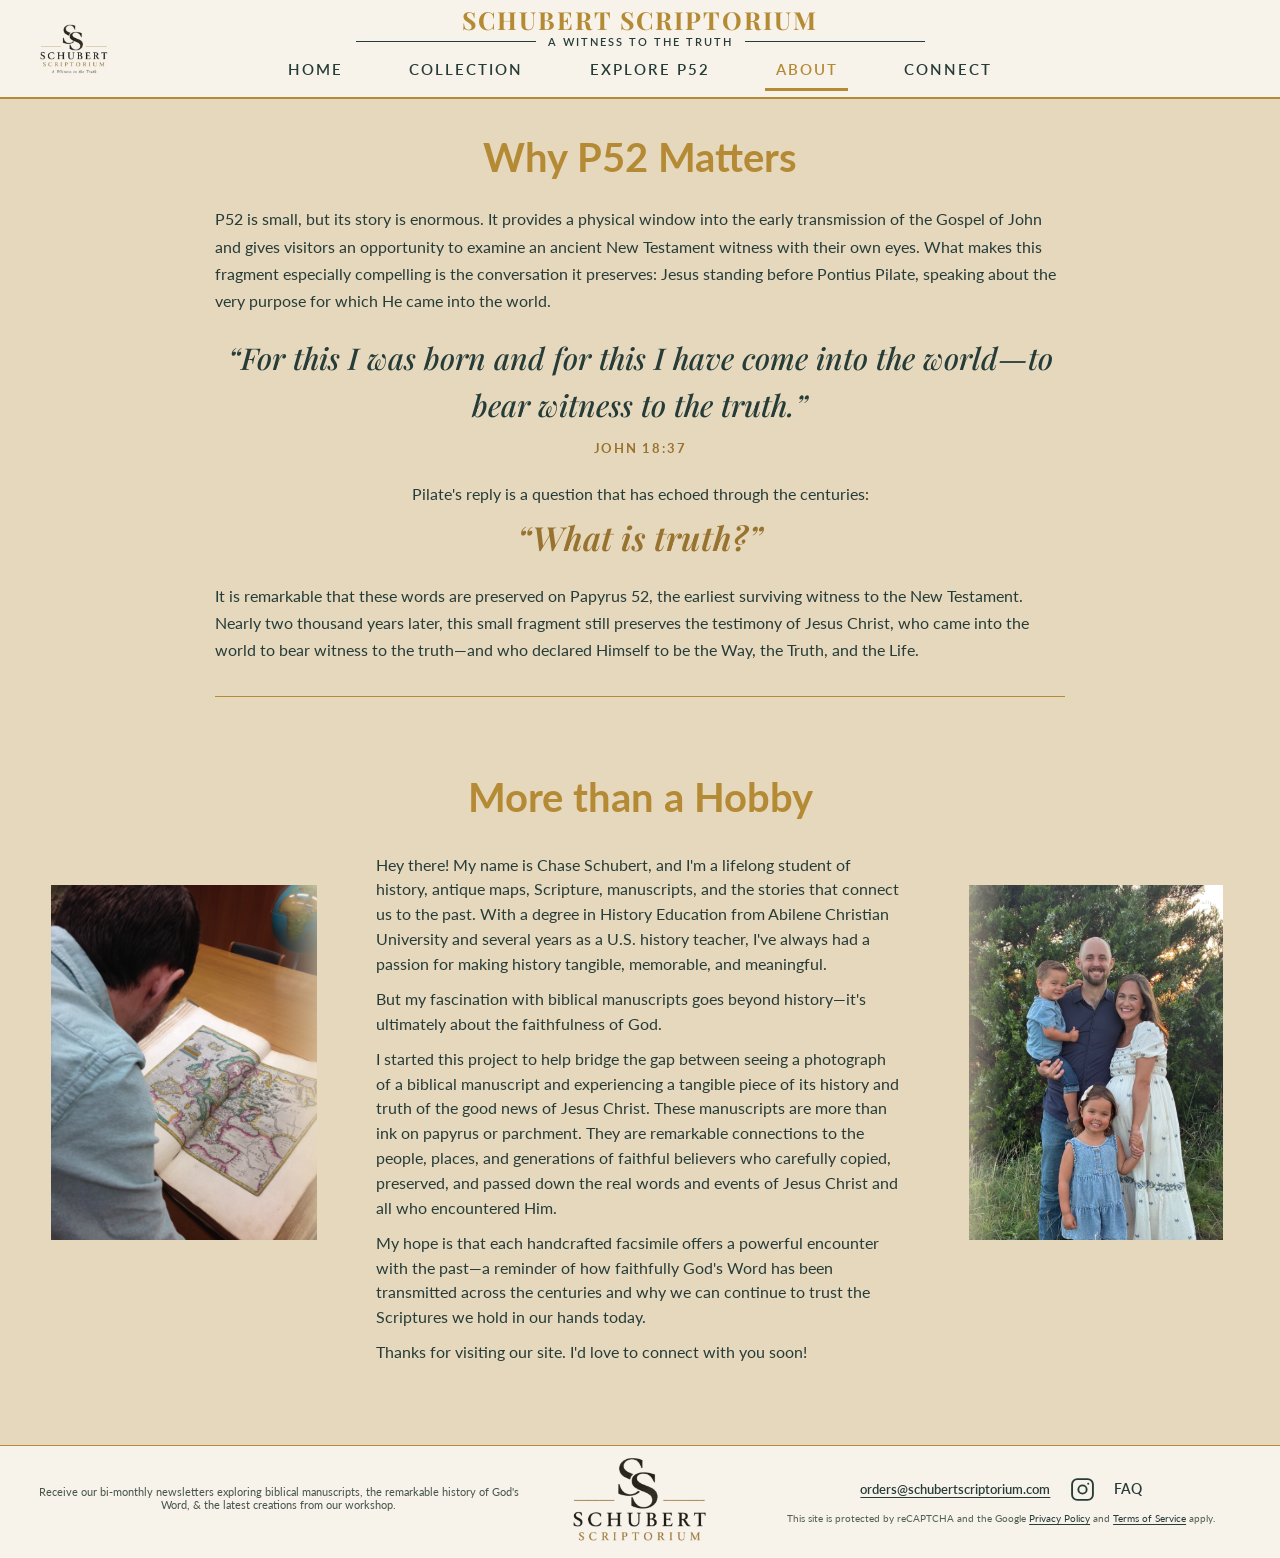
==== about.html @ 72cc674f "Add copyright beneath centered footer logo" ====
<!DOCTYPE html>
<html lang="en">
<head>
    <meta charset="UTF-8">
    <meta name="viewport" content="width=device-width, initial-scale=1.0">
    <title>About | Schubert Scriptorium</title>
    <link rel="stylesheet" href="style.css">

    <style>
        /* About-page story text only; navigation, headings and footer retain their colors. */
        .about-content p {
            color: var(--forest-green, #263C38);
            line-height: 1.7;
            margin: 0 0 1rem;
        }
        .about-content .about-header:not(:first-child) {
            margin-top: 2rem;
            margin-bottom: 1rem;
            line-height: 1.3;
        }
        .about-content .about-scripture-quote {
            font-style: italic;
            font-size: clamp(1.25rem, 3vw, 1.65rem);
            line-height: 1.45;
            margin: 1.25rem 0;
        }
        .about-content .about-truth-question {
            color: var(--gold);
            font-family: 'Playfair Display', serif;
            font-size: clamp(1.8rem, 4vw, 2.2rem);
            line-height: 1.3;
            margin: 0.5rem 0 1.25rem;
        }
        @media (max-width: 600px) {
            .about-content .about-header:not(:first-child) {
                margin-top: 1.75rem;
                margin-bottom: 0.85rem;
            }
            .about-content p { margin-bottom: 0.85rem; }
        }
    </style>
<link href="https://fonts.googleapis.com/css2?family=Lato:wght@400;600;700&family=Playfair+Display:wght@700&display=swap" rel="stylesheet">
<style>
/* About exhibit: deliberately isolated from the rest of the site. */
.john-journey{margin:2.5rem -6rem 3rem;border:1px solid #bca570;background:#f7f3ea;box-shadow:0 16px 45px #263c3810;overflow:hidden;text-align:center;color:#263c38}
.jm-intro{padding:2.4rem 2rem 1.5rem}.about-content .jm-eyebrow{font:700 11px/1.6 Lato,sans-serif;letter-spacing:.19em;color:#78602e;margin-bottom:.75rem}.jm-intro h2{font:700 clamp(1.5rem,3vw,2.15rem)/1.3 'Playfair Display',Georgia,serif;margin:0 0 .8rem}.jm-intro p{font-size:.95rem}.jm-map-wrap{position:relative;overflow:hidden;border-top:1px solid #bca57066;border-bottom:1px solid #bca57066;background:#e4e8dd}.jm-map{display:block;width:100%;height:540px}.jm-world{transform-origin:0 0;transition:transform .9s cubic-bezier(.2,.7,.2,1)}.jm-labels text,.jm-manchester,.jm-rome{font:20px Lato,sans-serif;fill:#566359;paint-order:stroke;stroke:#f1e7d2;stroke-width:3px;stroke-linejoin:round}.jm-labels .region{font-size:18px;letter-spacing:3px;fill:#69705e}.jm-labels .water{font:italic 23px Georgia,serif;letter-spacing:3px;fill:#667e75;stroke:#e4e8dd}.jm-labels .detail{font-size:14px}.jm-map-badge{position:absolute;bottom:18px;left:20px;padding:9px 14px;background:#f7f3eaf2;border-left:2px solid #b58a35;text-align:left;pointer-events:none}.jm-badge-date{display:block;font:700 20px/1.3 'Playfair Display',Georgia,serif}.jm-badge-place{font-size:11px;letter-spacing:.05em}.jm-north{position:absolute;right:22px;top:20px;font:12px Lato,sans-serif;color:#566359}.jm-marker{opacity:.18;transition:opacity .65s}.jm-marker .jm-dot{fill:#263c38;stroke:#f7f3ea;stroke-width:2}.jm-halo{fill:#8c3f3a10;stroke:#8c3f3a;stroke-width:1;opacity:0}.jm-symbol{opacity:0;transition:opacity .5s;fill:#f7f3ea;stroke:#8c3f3a;stroke-width:1.4}.jm-marker.is-active{opacity:1}.jm-marker.is-active .jm-dot{fill:#8c3f3a}.jm-marker.is-active .jm-symbol{opacity:1}.jm-marker.is-active .jm-halo{animation:jm-pulse 2.6s ease-out 2}.jm-routes,.jm-transfer,.jm-manchester,.jm-rome{opacity:0;transition:opacity .7s}.john-journey[data-step="2"] .jm-routes,.john-journey[data-step="2"] .jm-rome,.john-journey[data-step="4"] .jm-transfer,.john-journey[data-step="4"] .jm-manchester,.john-journey[data-step="5"] .jm-manchester{opacity:1}.john-journey[data-step="2"] .jm-routes{animation:jm-flow 12s linear infinite}.john-journey[data-step="4"] .jm-transfer{animation:jm-flow 8s linear infinite}.jm-interface{padding:1.5rem 2rem 1rem}.jm-eras{display:flex;justify-content:space-between;gap:8px;color:#6c705f;font-size:9px;letter-spacing:.1em;margin-bottom:1rem}.jm-instruction{display:block;font-size:12px;color:#566359}#jm-range{display:block;width:100%;margin:10px 0 0;height:40px;accent-color:#8c3f3a;cursor:ew-resize}.jm-stops{display:grid;grid-template-columns:repeat(6,minmax(0,1fr));gap:3px}.jm-stops button{border:0;border-top:2px solid #bca57080;background:transparent;min-height:52px;color:#536259;font:12px Lato,sans-serif;padding:8px 2px;cursor:pointer}.jm-stops button[aria-pressed="true"]{border-color:#8c3f3a;color:#8c3f3a;font-weight:700}.jm-story{padding:1.5rem 1rem 1rem;max-width:640px;margin:auto;min-height:215px}.about-content .jm-story-date{font:700 12px Lato,sans-serif;letter-spacing:.12em;text-transform:uppercase;color:#78602e;margin:0 0 .6rem}.jm-story h3{font:700 25px/1.3 'Playfair Display',Georgia,serif;margin:0 0 .8rem}.about-content .jm-story-copy{font-size:15px;line-height:1.75}.jm-navigation{display:flex;align-items:center;justify-content:space-between;border-top:1px solid #bca57066}.jm-navigation button{font:13px Lato,sans-serif;min-height:48px;padding:0 8px;border:0;background:none;color:#263c38;cursor:pointer}.jm-navigation button:disabled{opacity:.35;cursor:default}.jm-count{font-size:11px;letter-spacing:.13em}.jm-sources{border-top:1px solid #bca57066;padding:1rem 2rem;text-align:left}.jm-sources summary{cursor:pointer;font-size:12px;color:#566359}.about-content .jm-sources p{font-size:12px;margin-top:.8rem}.jm-sources a,.jm-collection{color:#263c38;text-underline-offset:4px}.jm-collection{display:inline-block;font-size:13px}.jm-collection[hidden]{display:none}.john-journey button:focus-visible,.john-journey input:focus-visible,.john-journey summary:focus-visible,.john-journey a:focus-visible{outline:2px solid #8c3f3a;outline-offset:4px}
@keyframes jm-pulse{0%{r:8;opacity:.65}100%{r:45;opacity:0}}@keyframes jm-flow{to{stroke-dashoffset:-160}}
@media(max-width:1100px){.john-journey{margin:2rem 0}.jm-map{height:400px}}
@media(max-width:600px){.jm-intro{padding:1.7rem 1rem 1rem}.jm-intro h2{font-size:1.65rem}.jm-map{height:300px;overflow:hidden}.jm-labels .region{letter-spacing:1px}.jm-labels .detail{display:none}.jm-interface{padding:1rem .85rem .5rem}.jm-eras{font-size:8px;letter-spacing:0;flex-wrap:wrap;justify-content:center}.jm-stops button{font-size:10px;min-height:48px}.jm-story{padding:1.3rem .3rem .6rem;min-height:270px}.jm-story h3{font-size:23px}.jm-map-badge{bottom:12px;left:12px;padding:7px 10px}.jm-badge-date{font-size:17px}.jm-badge-place{font-size:10px}.jm-sources{padding:1rem}.jm-symbol{display:none}.jm-labels text{font-size:20px}.jm-map-wrap .jm-north{right:12px;top:15px}}
@media(prefers-reduced-motion:reduce){.john-journey *{animation:none!important;transition:none!important}.jm-marker.is-active .jm-halo{opacity:.3}}

/* Keep the desktop map and its date controls together in the viewport. */
@media (min-width:601px){
 .john-journey .jm-map{height:clamp(220px,36vh,340px)}
 .john-journey .jm-interface{padding-top:1rem}
 .john-journey .jm-eras{margin-bottom:.5rem}
}
</style>
<style>
/* Keep the exhibit title on a single line, including narrow phones. */
.john-journey .jm-intro h2{white-space:nowrap;font-size:clamp(.8rem,3.65vw,2.15rem)}
@media(max-width:600px){.john-journey .jm-intro{padding-left:.65rem;padding-right:.65rem}.john-journey .jm-intro h2{font-size:clamp(.75rem,3.65vw,1.65rem)}}
</style>
<style>
.jm-time-control{position:relative}
.jm-time-break{position:absolute;left:70%;top:24px;transform:translateX(-50%);width:30px;height:16px;background:#f7f3ea;color:#8c3f3a;pointer-events:none}
</style>
<style>
/* Justify only the regular paragraphs in these two sections on phones. */
@media (max-width:600px){
 .about-content p.about-mobile-justify{
  text-align:justify;
  text-align-last:left;
  text-justify:inter-word;
  -webkit-hyphens:auto;
  hyphens:auto;
  overflow-wrap:break-word;
 }
}
</style>
<style>
.about-family-photo{
 display:block;
 width:100%;
 max-width:400px;
 height:auto;
 margin:1.25rem auto 1.75rem;
 box-sizing:border-box;
 border:1px solid var(--gold,#B58A35);
}
@media(max-width:600px){.about-family-photo{max-width:340px}}
</style>
<style>
/* Desktop-only About page layout; mobile markup order and styling remain unchanged. */
@media (min-width: 901px) {
 .about-content { padding-top: 1rem !important; }
 .about-content > .about-header:first-child { margin-top: .35rem !important; }
 .about-content .john-journey { display:grid; grid-template-columns:minmax(0,1.1fr) minmax(0,.9fr); column-gap:0; align-items:start; margin-left:calc((850px - min(1180px, 92vw))/2); margin-right:calc((850px - min(1180px, 92vw))/2); }
 .john-journey .jm-intro { grid-column:1/-1; padding:1.2rem 1.5rem .9rem; }
 .john-journey .jm-map-wrap { grid-column:1; grid-row:2; }
 .john-journey .jm-map { height:clamp(330px,52vh,470px); }
 .john-journey .jm-interface { grid-column:2; grid-row:2 / span 2; display:flex; flex-direction:column; padding:1rem 1.4rem; min-width:0; }
 .john-journey .jm-interface[hidden] { display:none; }
 .john-journey .jm-story { min-height:0; padding:1rem .25rem .6rem; margin:0; max-width:none; text-align:left; }
 .john-journey .jm-story h3 { font-size:clamp(20px,1.7vw,25px); }
 .john-journey .jm-story-copy { font-size:14px; line-height:1.55; }
 .john-journey .jm-eras { margin-bottom:.3rem; }
 .john-journey .jm-stops button { min-height:42px; font-size:10px; }
 .john-journey .jm-navigation { margin-top:auto; }
 .about-me-layout { display:grid; grid-template-columns:1fr 1fr; gap:2.5rem; align-items:center; width:min(1180px,92vw); position:relative; left:50%; transform:translateX(-50%); }
 .about-me-copy { grid-column:1; grid-row:1; }
 .about-me-copy .about-header { margin-top:0 !important; }
 .about-me-layout .about-family-photo { grid-column:2; grid-row:1; width:100%; max-width:none; max-height:470px; height:100%; object-fit:cover; object-position:center; margin:0; border:0; -webkit-mask-image:linear-gradient(to right,transparent 0%,black 22%,black 100%); mask-image:linear-gradient(to right,transparent 0%,black 22%,black 100%); }
}
@media (min-width: 901px) and (max-width: 1200px) { .about-content .john-journey { margin-left:calc((850px - 92vw)/2); margin-right:calc((850px - 92vw)/2); } }
</style>
<style>
/* Desktop-only correction: place photo independently in right column, at 75% size. */
@media (min-width:901px) {
 .about-me-layout { grid-template-columns:minmax(0,1fr) minmax(0,1fr); align-items:center; }
 .about-me-copy { display:contents; }
 .about-me-copy > h2, .about-me-copy > p { grid-column:1; }
 .about-me-copy > h2 { grid-row:1; align-self:end; margin-bottom:0 !important; }
 .about-me-copy > p:nth-of-type(1) { grid-row:2; }
 .about-me-copy > p:nth-of-type(2) { grid-row:3; }
 .about-me-copy > p:nth-of-type(3) { grid-row:4; }
 .about-me-layout .about-family-photo { grid-column:2; grid-row:1 / 5; justify-self:center; align-self:center; width:75%; max-width:340px; height:auto; max-height:355px; object-fit:contain; margin:0; }
}
</style>
<style>
@media (min-width:901px) {
 .about-me-layout { width:min(1020px,88vw); gap:1.1rem; }
 .about-me-layout .about-family-photo { justify-self:start; width:75%; }
 .john-journey .jm-map-wrap { align-self:start; }
 .john-journey .jm-interface { grid-row:2; }
 .john-journey .jm-map { height:clamp(300px,43vh,390px); }
 .john-journey .jm-interface { padding:.65rem 1.1rem .55rem; }
 .john-journey .jm-story { padding:.5rem .25rem .3rem; }
 .john-journey .jm-navigation button { min-height:36px; }
 .john-journey .jm-stops button { min-height:34px; }
}
</style>
<style>
/* Align the About Me section with the centered desktop story content. */
@media (min-width:901px) {
 .about-me-layout { width:min(850px,calc(100vw - 3rem)); max-width:850px; left:auto; transform:none; margin:0 auto; gap:1.5rem; }
 .about-me-layout .about-family-photo { justify-self:center; }
}
</style>

<style>
/* Desktop only: widen and justify the two introductory P52 paragraphs. */
@media (min-width:901px) {
 .about-content > .about-header:first-child,
 .about-content > .about-header:first-child + p,
 .about-content > .about-header:first-child + p + p {
   position:relative;
   width:min(1120px,calc(100vw - 4rem));
   max-width:none;
   left:50%;
   transform:translateX(-50%);
 }
 .about-content > .about-header:first-child + p,
 .about-content > .about-header:first-child + p + p {
   text-align:justify !important;
   text-align-last:left;
   text-justify:inter-word;
 }
}
</style>

<style>
/* Desktop milestone maps: closer geographical framing and visible circulation routes. */
@media(min-width:901px){
 .john-journey[data-step="2"] .jm-routes{animation:jm-flow 9s linear infinite!important;stroke:#B34040;}
}
</style>

<style>
/* Consistent clickable brand mark, without changing the desktop header height. */
body > header { position:relative !important; }
body > header .header-brand-mark { position:absolute;left:clamp(12px,2vw,32px);top:50%;transform:translateY(-50%);width:96px;height:96px;display:flex;align-items:center;justify-content:center;z-index:3; }
body > header .header-brand-mark img {display:block;width:100%;height:100%;object-fit:contain;}
body > header .header-brand-mark:focus-visible {outline:2px solid #B58A35;outline-offset:3px;border-radius:4px;}
@media(max-width:900px){
 
 body > header .header-brand-mark {display:none !important;}
}
</style>

<style>
/* Make the Jerusalem cross clearly visible on AD 33, including the compact map. */
.john-journey[data-step="0"] .jm-marker[data-place="jerusalem"] .jm-jerusalem-cross{display:block!important;opacity:1!important;stroke:#B34040!important;}
.john-journey[data-step="0"] .jm-marker[data-place="jerusalem"] .jm-jerusalem-cross path{stroke:#B34040!important;stroke-width:4!important;}
@media(min-width:901px){
 .john-journey[data-step="0"] .jm-marker[data-place="jerusalem"] .jm-jerusalem-cross{transform-box:view-box;}
 .john-journey[data-step="2"] .jm-routes .jm-route-greece{stroke:#B34040;stroke-width:3.5;stroke-dasharray:7 8;}
}
</style>

<style>
/* Explicit AD 33 cross visibility, independent of inherited SVG icon styling. */
.john-journey[data-step="0"] .jm-marker[data-place="jerusalem"] .jm-jerusalem-cross{display:inline!important;visibility:visible!important;opacity:1!important;transform:none!important;}
.john-journey[data-step="0"] .jm-marker[data-place="jerusalem"] .jm-jerusalem-cross path{display:inline!important;visibility:visible!important;opacity:1!important;stroke:#B34040!important;stroke-width:4!important;}
</style>

<style>
/* Keep both personal-story headings on one line on mobile without changing desktop typography. */
@media (max-width:600px){
 .about-content .about-header.mobile-single-line{white-space:nowrap!important;font-size:clamp(1.05rem,5vw,1.5rem)!important;letter-spacing:0!important;}
}
</style>
<style>
@media(max-width:900px){.about-content{padding-top:.6rem!important;}.about-content>.about-header:first-child{margin-top:0!important;}}
</style>

<style>
/* Consistent, single-line About section headings on phones. */
@media(max-width:600px){
 .about-content h2.about-header,
 .about-content h2.about-header.mobile-single-line{
  font-size:clamp(1.12rem,4.55vw,1.45rem)!important;
  line-height:1.25!important;
  letter-spacing:0!important;
  white-space:nowrap!important;
  text-wrap:nowrap!important;
  overflow-wrap:normal!important;
  text-align:center;
 }
}
</style>

<style>
/* Hide minor water-body labels on desktop timeline maps only. */
@media(min-width:901px){.john-journey .jm-labels text[data-mobile-only-water-label="true"]{display:none!important;}}
</style>
<style>
/* Desktop Jerusalem label positioning */
@media(min-width:901px){.john-journey .jm-labels .jm-jerusalem-label{font-size:17px!important;transform:translate(30px,-22px);}}
</style>
<style>
/* Oxyrhynchus is a possible preservation region, not a verified findspot. */
.jm-oxyrhynchus{display:none;font:16px Lato,sans-serif;fill:#263c38;paint-order:stroke;stroke:#f1e7d2;stroke-width:3px}
.john-journey[data-step="3"] .jm-oxyrhynchus{display:block}
@media(max-width:600px){.jm-oxyrhynchus{font-size:21px;transform:translate(-65px,-12px)}}
.jm-today-map{display:none!important}
.john-journey[data-step="5"] .jm-transfer{opacity:0!important;animation:none!important}
.john-journey[data-step="5"] .jm-marker .jm-halo{animation:none!important}
</style>
<style>
/* Today's product photo is a self-contained overlay; all earlier map milestones remain unchanged. */
.john-journey .jm-map-wrap .jm-today-photo{
 position:absolute;inset:0;z-index:2;display:flex;align-items:center;justify-content:center;
 padding:clamp(10px,2.5%,24px);box-sizing:border-box;pointer-events:none;
 opacity:0;visibility:hidden;transform:translateY(18px);
 transition:opacity .7s ease,transform .7s ease,visibility 0s linear .7s;
 background:#f1e7d2;
}
.john-journey .jm-today-photo img{
 display:block;max-width:100%;max-height:100%;width:auto;height:auto;object-fit:contain;
 -webkit-mask-image:radial-gradient(ellipse 73% 72% at center,#000 60%,transparent 100%);
 mask-image:radial-gradient(ellipse 73% 72% at center,#000 60%,transparent 100%);
}
.john-journey[data-step="5"] .jm-today-photo{
 opacity:1;visibility:visible;transform:translateY(0);
 transition:opacity .7s ease,transform .7s ease,visibility 0s;
}
.john-journey .jm-map-badge,.john-journey .jm-north{z-index:3}
.john-journey[data-step="5"] .jm-north{display:none!important}
@media(max-width:600px){
 .john-journey .jm-map-wrap .jm-today-photo{padding:18px 12px}
 .john-journey .jm-today-photo img{-webkit-mask-image:radial-gradient(ellipse 76% 76% at center,#000 64%,transparent 100%);mask-image:radial-gradient(ellipse 76% 76% at center,#000 64%,transparent 100%)}
}
@media(prefers-reduced-motion:reduce){
 .john-journey .jm-today-photo{transition:none!important;transform:none!important}
}
</style>
<style>
.ortelius-trigger,.ortelius-lightbox{display:none}
@media(min-width:901px){
.about-me-layout{width:min(1320px,calc(100vw - 3rem));max-width:1320px;position:relative;left:50%;transform:translateX(-50%);margin:0;grid-template-columns:minmax(0,1fr) minmax(0,1.45fr) minmax(0,1fr);gap:1.2rem}
.about-me-copy>h2,.about-me-copy>p{grid-column:2}
.about-me-copy>h2.about-header{text-align:center!important;justify-self:stretch;align-self:end;margin-inline:0!important}
.about-me-layout .about-family-photo{grid-column:3;grid-row:1 / 5;width:85%;max-width:340px;max-height:355px;justify-self:center}
.ortelius-trigger{display:block;grid-column:1;grid-row:1 / 5;align-self:center;justify-self:center;width:85%;max-width:340px;height:355px;padding:0;border:0;background:transparent;cursor:zoom-in;overflow:hidden;-webkit-mask-image:linear-gradient(to left,transparent 0%,black 22%,black 100%);mask-image:linear-gradient(to left,transparent 0%,black 22%,black 100%)}
.ortelius-trigger img{display:block;width:100%;height:100%;object-fit:contain}
body:has(.about-me-layout) footer{margin-top:1rem}
.ortelius-lightbox[open]{display:flex;position:fixed;inset:0;z-index:10000;max-width:none;max-height:none;width:100vw;height:100dvh;margin:0;padding:2rem;box-sizing:border-box;border:0;background:rgba(18,27,25,.92);align-items:center;justify-content:center}
.ortelius-lightbox::backdrop{background:rgba(18,27,25,.92)}
.ortelius-lightbox figure{margin:0;max-width:min(950px,94vw);max-height:90dvh;display:flex;flex-direction:column;align-items:center;gap:1rem}
.ortelius-lightbox figure img{max-width:100%;max-height:65dvh;object-fit:contain}
.ortelius-lightbox figcaption{font:normal .85rem/1.6 Lato,sans-serif;color:#f1e7d2;text-align:center;max-width:850px;overflow-y:auto}
.ortelius-close{position:fixed;right:2rem;top:1.2rem;color:white;background:transparent;border:1px solid #f1e7d2;border-radius:50%;width:42px;height:42px;font-size:1.6rem;cursor:pointer}
}
</style><style>
/* Unified personal story: symmetrical photo columns around centered text, desktop only. */
@media (min-width:901px) {
 .about-content .about-me-layout {
  display:grid;grid-template-columns:minmax(0,1fr) minmax(0,1.65fr) minmax(0,1fr);
  column-gap:clamp(18px,2.5vw,36px);row-gap:0;width:min(1320px,calc(100vw - 3rem));
  max-width:1320px;left:50%;transform:translateX(-50%);align-items:center;
 }
 .about-content .about-me-layout .about-me-copy {display:contents;}
 .about-content .about-me-layout .about-me-copy > h2.about-header {grid-column:2;grid-row:1;text-align:center!important;justify-self:stretch;align-self:auto;margin:0 0 1.25rem!important;}
 .about-content .about-me-layout .about-me-copy > p {grid-column:2;grid-row:auto;text-align:left;min-width:0;}
 .about-content .about-me-layout {margin-top:4rem;}
 .about-content .about-me-layout .about-me-copy > p {margin:0 0 .65rem;line-height:1.55;}
 .about-content .about-me-layout .about-me-copy > p:last-child {margin-bottom:0;}
 .about-content .about-me-layout .ortelius-trigger {grid-column:1;grid-row:1 / span 6;align-self:center;justify-self:center;width:100%;max-width:340px;height:355px;}
 .about-content .about-me-layout .about-family-photo {display:block;grid-column:3;grid-row:1 / span 6;align-self:center;justify-self:center;width:100%;max-width:340px;height:auto;max-height:355px;object-fit:contain;margin:0;}
}
</style>

<style>
/* Footer-only FAQ link, preserving centered footer branding. */
footer{position:relative}
footer .footer-faq-link{position:absolute;right:clamp(18px,3vw,48px);top:50%;transform:translateY(-50%);font:700 14px Lato,sans-serif;color:#263C38;text-decoration:underline;text-underline-offset:4px}
@media(max-width:600px){footer .footer-faq-link{position:static;display:block;transform:none;margin-top:1rem;text-align:center}}
</style>

<style>
/* About-page Scripture reflection: restrained manuscript-inspired typography. */
.about-content .about-truth-reflection {
  max-width:820px;
  margin:clamp(2.5rem,5vw,4rem) auto;
  padding:clamp(1.5rem,3vw,2.5rem) clamp(1.2rem,3vw,2.75rem);
  text-align:center;
  border-top:1px solid #B58A35;
  border-bottom:1px solid #B58A35;
}
.about-content .about-truth-scripture {margin:0 auto 1.4rem;padding:0;}
.about-content .about-truth-scripture p {
  font:italic 500 clamp(1.35rem,2.35vw,1.95rem)/1.55 'Playfair Display',Georgia,serif;
  color:#263C38;
  margin:0 auto .65rem;
}
.about-content .about-truth-scripture cite {
  display:block;
  font:700 .8rem/1.5 'Lato',sans-serif;
  color:#98732F;
  letter-spacing:.14em;
  text-transform:uppercase;
}
.about-content .about-truth-transition {margin:0 auto .4rem;line-height:1.7;text-align:center;}
.about-content .about-truth-reflection .about-truth-question {
  font:italic 600 clamp(1.5rem,2.6vw,2.1rem)/1.4 'Playfair Display',Georgia,serif;
  color:#98732F;
  margin:.35rem auto 1.35rem;
  text-align:center;
}
.about-content .about-truth-reflection-copy {max-width:760px;margin:0 auto;line-height:1.8;text-align:center;}
@media(max-width:600px) {
 .about-content .about-truth-reflection {padding:1.4rem .8rem;}
 .about-content .about-truth-reflection-copy {text-align:left;}
}
</style>

<style>
/* Desktop-only continuity between P52 introduction and Scripture reflection. */
@media(min-width:901px){
 .about-content>.about-header:first-child{margin-bottom:.8rem!important;}
 .about-content>.about-mobile-justify:first-of-type{width:100%;max-width:790px;box-sizing:border-box;margin:0 auto!important;text-align:center;text-align-last:center;line-height:1.85;}
 .about-content .about-truth-reflection{width:100%;max-width:790px;box-sizing:border-box;}
 .about-content .about-truth-reflection{margin:1.3rem auto 3.3rem;padding:1.1rem 1.8rem 2rem;border-top:0;border-bottom:1px solid #B58A35;}
 .about-content .about-truth-scripture{margin-bottom:1.4rem;}
 .about-content .about-truth-transition{margin-top:1rem;}
}
</style>

<style>
/* Mobile header: keep all five navigation items on one centered line. */
@media(max-width:700px){
 body>header nav[aria-label="Main navigation"]{display:flex!important;flex-flow:row nowrap!important;justify-content:center!important;align-items:center!important;gap:clamp(2px,.7vw,5px)!important;width:100%!important;max-width:100%!important;padding:0 3px!important;box-sizing:border-box!important;overflow:visible!important;}
 body>header nav[aria-label="Main navigation"]>a{display:inline-block!important;flex:0 1 auto!important;min-width:0!important;white-space:nowrap!important;margin:0!important;padding:5px clamp(2px,.65vw,4px)!important;font-size:clamp(9px,2.55vw,12px)!important;letter-spacing:0!important;line-height:1.3!important;}
}
</style>

<style>
/* Desktop Why P52 Matters: consistent prose edges, centered quotations only. */
@media(min-width:901px){
 .about-content>.about-mobile-justify:first-of-type,
 .about-content .about-truth-reflection{width:100%!important;max-width:790px!important;box-sizing:border-box!important;margin-left:auto!important;margin-right:auto!important;}
 .about-content>.about-mobile-justify:first-of-type{padding:0!important;text-align:left!important;text-align-last:auto!important;line-height:1.7!important;}
 .about-content .about-truth-reflection{padding:0 0 2rem!important;text-align:left!important;}
 .about-content .about-truth-reflection .about-truth-scripture,
 .about-content .about-truth-reflection .about-truth-scripture p,
 .about-content .about-truth-reflection .about-truth-scripture cite,
 .about-content .about-truth-reflection .about-truth-question{text-align:center!important;}
 .about-content .about-truth-reflection .about-truth-reflection-copy{width:100%!important;max-width:none!important;margin-left:0!important;margin-right:0!important;padding-left:0!important;padding-right:0!important;text-align:left!important;line-height:1.7!important;}
}
</style>

<style>
/* Use the exact same parent content box for every prose paragraph in Why P52 Matters. */
@media(min-width:901px){
 .about-content > p.about-mobile-justify:first-of-type,
 .about-content > section.about-truth-reflection{
  display:block!important;width:100%!important;max-width:none!important;
  box-sizing:border-box!important;margin-left:0!important;margin-right:0!important;
  padding-left:0!important;padding-right:0!important;
 }
 .about-content > p.about-mobile-justify:first-of-type,
 .about-content > section.about-truth-reflection > p.about-truth-reflection-copy{
  text-align:left!important;text-align-last:auto!important;
  text-indent:0!important;max-width:none!important;width:100%!important;
 }
 .about-content > section.about-truth-reflection > blockquote.about-truth-scripture,
 .about-content > section.about-truth-reflection > p.about-truth-question{text-align:center!important;}
 .about-content > section.about-truth-reflection > p.about-truth-transition{text-align:center!important;text-align-last:center!important;}
}
</style>
<link rel="stylesheet" href="footer-subscribe.css?v=20261102recaptcha">
</head>
<body>

<header>
    <a class="header-brand-mark" href="index.html" aria-label="Schubert Scriptorium homepage"><img src="Schubert_Scriptorium_Instagram_Profile_2400.png" alt="" loading="eager"></a>
<div class="nav-logo">SCHUBERT SCRIPTORIUM</div>
    <div class="nav-tagline">A Witness to the Truth</div>
    <nav aria-label="Main navigation">
        <a href="index.html">Home</a>
        <a href="collection.html">Collection</a>
        <a href="explore-p52.html">Explore P52</a>
        <a href="about.html" aria-current="page">About</a>
        <a href="contact.html">Connect</a>
    </nav>
</header>

<div class="container about-content" style="max-width: 850px;">
    <h2 class="about-header">Why P52 Matters</h2>
    <p class="about-mobile-justify">P52 is small, but its story is enormous. It provides a physical window into the early transmission of the Gospel of John and gives visitors an opportunity to examine an ancient New Testament witness with their own eyes. What makes this fragment especially compelling is the conversation it preserves: Jesus standing before Pontius Pilate, speaking about the very purpose for which He came into the world.</p>

    <section class="about-truth-reflection" aria-label="A witness to the truth">
      <blockquote class="about-truth-scripture">
        <p>“For this I was born and for this I have come into the world—to bear witness to the truth.”</p>
        <cite>John 18:37</cite>
      </blockquote>
      <p class="about-truth-transition" style="text-align: center;">Pilate's reply is a question that has echoed through the centuries:</p>
      <p class="about-truth-question">“What is truth?”</p>
      <p class="about-truth-reflection-copy">It is remarkable that these words are preserved on Papyrus 52, the earliest surviving witness to the New Testament. Nearly two thousand years later, this small fragment still preserves the testimony of Jesus Christ, who came into the world to bear witness to the truth—and who declared Himself to be the Way, the Truth, and the Life.</p>
    </section>
    <div class="about-me-layout"><button type="button" class="ortelius-trigger" aria-label="Enlarge Ortelius atlas photograph" onclick="document.getElementById('ortelius-lightbox').showModal()"><img src="2014%20LOC%20Ortelius%20Atlas.png" alt="Examining an original Ortelius atlas at the Library of Congress" loading="lazy"></button><div class="about-me-copy">
    <h2 class="about-header mobile-single-line">More than a Hobby</h2>
    <img class="about-family-photo" src="schubert-family.jpeg" alt="Chase Schubert with his family outdoors" width="1471" height="2048" loading="lazy" decoding="async">
    <p class="about-mobile-justify">Hey there! My name is Chase Schubert, and I'm a lifelong student of history, antique maps, Scripture, manuscripts, and the stories that connect us to the past. With a degree in History Education from Abilene Christian University and several years as a U.S. history teacher, I've always had a passion for making history tangible, memorable, and meaningful.</p>
    <p class="about-mobile-justify">But my fascination with biblical manuscripts goes beyond history—it's ultimately about the faithfulness of God.</p>
    <p class="about-mobile-justify">I started this project to help bridge the gap between seeing a photograph of a biblical manuscript and experiencing a tangible piece of its history and truth of the good news of Jesus Christ. These manuscripts are more than ink on papyrus or parchment. They are remarkable connections to the people, places, and generations of faithful believers who carefully copied, preserved, and passed down the real words and events of Jesus Christ and all who encountered Him.</p>
    <p class="about-mobile-justify">My hope is that each handcrafted facsimile offers a powerful encounter with the past—a reminder of how faithfully God's Word has been transmitted across the centuries and why we can continue to trust the Scriptures we hold in our hands today.</p>
    <p class="about-mobile-justify">Thanks for visiting our site. I'd love to connect with you soon!</p></div></div>
    </div>

<dialog id="ortelius-lightbox" class="ortelius-lightbox" aria-label="Ortelius atlas photograph"><button class="ortelius-close" type="button" aria-label="Close enlarged photograph" onclick="this.closest('dialog').close()">×</button><figure><img src="2014%20LOC%20Ortelius%20Atlas.png" alt="2014 Library of Congress Ortelius atlas photograph"><figcaption>A moment I'll never forget from my final semester of ACU in 2014: deep within the James Madison Building at the Library of Congress in Washington D.C., I had the privilege of examining [with my own eyes <em>and hands</em>] an original 1570 atlas by Abraham Ortelius, titled <em>Theatrum Orbis Terrarum</em> - often referred to as the first modern atlas. More than four centuries of history, craftsmanship, and geographical discovery were right before me. For someone who loved history and cartography, it didn't get much better than this. I was a nerdy kid, still with a full head of hair, in a candy shop.</figcaption></figure></dialog>
<footer class="site-footer">
  <div class="footer-inner">
    <div class="footer-subscribe" aria-label="Monthly newsletter signup">
      
      <p>Receive our bi-monthly newsletters exploring biblical manuscripts, the remarkable history of God's Word, &amp; the latest creations from our workshop.</p>
      <!-- Constant Contact renders the email field and JOIN THE SCRIPTORIUM button. -->
      <div class="ctct-inline-form" data-form-id="32b54621-76e0-47b9-956b-01b67dd0ba63"></div>
      
    </div>
    <div class="footer-brand"><img class="footer-logo" src="Schubert_Scriptorium_Instagram_Profile_2400.png" alt="Schubert Scriptorium — A Witness to the Truth"><p class="footer-copyright">© 2026, Schubert Scriptorium</p></div>
    <div class="footer-links">
      <a class="footer-email" href="mailto:orders@schubertscriptorium.com">orders@schubertscriptorium.com</a>
      <a class="footer-instagram" href="https://www.instagram.com/schubertscriptorium/" target="_blank" rel="noopener noreferrer" aria-label="Schubert Scriptorium on Instagram"><svg xmlns="http://www.w3.org/2000/svg" width="25" height="25" viewBox="0 0 24 24" fill="none" stroke="currentColor" stroke-width="1.8" stroke-linecap="round" stroke-linejoin="round" aria-hidden="true"><rect x="2" y="2" width="20" height="20" rx="5"/><circle cx="12" cy="12" r="4"/><circle cx="17.5" cy="6.5" r="1" fill="currentColor" stroke="none"/></svg></a>
      <a class="footer-faq-link" href="faq.html">FAQ</a>
    <div class="footer-recaptcha-row"><p class="footer-recaptcha-notice">This site is protected by reCAPTCHA and the Google <a href="https://policies.google.com/privacy" target="_blank" rel="noopener noreferrer">Privacy Policy</a> and <a href="https://policies.google.com/terms" target="_blank" rel="noopener noreferrer">Terms of Service</a> apply.</p></div>
    </div>
  </div>
</footer>


<!-- Constant Contact Active Forms -->
<script>var _ctct_m = "2b00340d0dffae2609ed22a8a5fdf508";</script>
<script id="signupScript" src="https://static.ctctcdn.com/js/signup-form-widget/current/signup-form-widget.min.js" async defer></script>
<script src="footer-subscribe.js?v=20261102f" defer></script>
</body>
</html>
---- style.css ----
/* --- SCHUBERT SCRIPTORIUM: MUSEUM DISPLAY THEME --- */

:root {
    --nav-cobalt: #F7F3EA;
    --steel-bg: #E6D8BD;
    --gold: #B58A35;
    --tan: #E6D8BD;
    --white: #34312B;
    --glass: rgba(247, 243, 234, 0.45);
    --forest-green: #263C38;
}

/* Global Centering */
body {
    font-family: 'Lato', sans-serif;
    background-color: var(--steel-bg);
    color: var(--white);
    margin: 0;
    line-height: 1.8;
    text-align: center;
}

/* --- STICKY NAVIGATION --- */
header {
    position: sticky;
    top: 0;
    z-index: 1000;
    background-color: #F7F3EA;
    opacity: 1;
    padding: 1.5rem 0;
    border-bottom: 2px solid var(--gold);
    display: flex;
    flex-direction: column;
    align-items: center;
}

/* --- BRAND TITLE --- */
.nav-logo {
    font-family: 'Playfair Display', serif;
    font-size: 2.2rem;
    color: var(--gold);
    text-transform: uppercase;
    letter-spacing: 4px;
    margin-bottom: 0.35rem;
}

/* --- BRAND TAGLINE --- */
.nav-tagline {
    display: flex;
    align-items: center;
    justify-content: center;
    gap: 12px;
    width: 100%;
    max-width: 100%;
    margin: 0 auto 1rem;
    color: var(--forest-green);
    font-family: 'Lato', sans-serif;
    font-size: 0.8rem;
    font-weight: 600;
    letter-spacing: 3px;
    text-transform: uppercase;
    white-space: nowrap;
}

/* Symmetrical lines beside the tagline */
.nav-tagline::before,
.nav-tagline::after {
    content: "";
    height: 1px;
    background-color: var(--forest-green);
    flex: 1;
    max-width: 180px;
}

/* --- NAVIGATION LINKS --- */
nav {
    display: flex;
    align-items: center;
    justify-content: center;
    flex-wrap: wrap;
    gap: 0.5rem;
}

nav a {
    text-decoration: none;
    color: var(--forest-green);
    margin: 0 20px;
    text-transform: uppercase;
    font-size: 0.9rem;
    letter-spacing: 2px;
    transition: color 0.25s ease, border-bottom-color 0.25s ease;
    border-bottom: 3px solid transparent;
    padding-bottom: 4px;
}

nav a:hover,
nav a:focus-visible,
nav a:active,
nav a[aria-current="page"] {
    color: var(--gold);
    border-bottom-color: var(--gold);
}

/* --- CONTAINERS --- */
.container {
    max-width: 1200px;
    margin: 0 auto;
    padding: 4rem 1.5rem;
}

/* --- HOME PAGE HERO --- */
.hero-image {
    width: 90%;
    max-width: 1000px;
    height: auto;
    border: 1px solid var(--gold);
    box-shadow: 0 10px 30px rgba(52, 49, 43, 0.15);
    margin: 2rem auto;
    display: block;
}

/* --- COLLECTION GRID (LOCKED ALIGNMENT FIX) --- */
.product-grid {
    display: grid;
    grid-template-columns: repeat(4, 1fr);
    gap: 2rem;
    margin-top: 3rem;
}

.card {
    background: var(--glass);
    border: 1px solid rgba(181, 138, 53, 0.2);
    padding: 1.5rem;
    display: flex;
    flex-direction: column;
    align-items: center;
    transition: 0.3s;
    text-decoration: none;
    color: inherit;
}

.card:hover {
    border-color: var(--gold);
    background: rgba(230, 216, 189, 0.45);
}

.card img {
    width: 100%;
    height: 250px;
    object-fit: cover;
    border: 1px solid rgba(52, 49, 43, 0.1);
    margin-bottom: 1.5rem;
}

/* FIXED ALIGNMENT: Forces Titles to be the same height */
.card h3 {
    font-family: 'Playfair Display', serif;
    color: var(--gold);
    font-size: 1.3rem;
    min-height: 4.5rem;
    margin: 0;
    display: flex;
    align-items: center;
    justify-content: center;
}

/* FIXED ALIGNMENT: Centers Price and creates space */
.card .price {
    font-size: 1.4rem;
    color: var(--white);
    margin: 1.5rem 0;
}

/* FIXED ALIGNMENT: Pushes Button to the exact same baseline */
.card .btn {
    margin-top: auto;
    width: 100%;
    max-width: 180px;
}

/* --- FORMS (FIXED DROPDOWN VISIBILITY) --- */
.form-container {
    background: rgba(230, 216, 189, 0.4);
    padding: 3rem;
    border: 1px solid var(--gold);
    max-width: 600px;
    margin: 0 auto;
}

.form-row {
    display: flex;
    flex-direction: column;
    margin-bottom: 1.5rem;
}

.form-row label {
    color: var(--gold);
    margin-bottom: 0.5rem;
    text-transform: uppercase;
    font-size: 0.8rem;
}

.form-row input,
.form-row select,
.form-row textarea {
    background: rgba(255, 255, 255, 0.7);
    border: 1px solid var(--tan);
    color: #34312B;
    padding: 12px;
    text-align: center;
    font-family: inherit;
}

/* Fix for Dropdown visibility in all browsers */
select option {
    background-color: var(--steel-bg);
    color: var(--white);
    padding: 10px;
}

/* --- ABOUT PAGE TEXT --- */
.about-header {
    font-size: 2.5rem;
    margin-top: 3rem;
    color: var(--gold);
}

/* --- FOOTER --- */
footer {
    padding: 5rem 1rem;
    background: #F7F3EA;
    border-top: 1px solid var(--gold);
    margin-top: 5rem;
}

.footer-brand {
    font-family: 'Playfair Display', serif;
    font-size: 2rem;
    color: var(--gold);
    margin-top: 1.5rem;
}

/* --- BUTTONS --- */
.btn {
    background: var(--gold);
    color: #34312B;
    padding: 12px 30px;
    text-decoration: none;
    font-weight: bold;
    text-transform: uppercase;
    border: none;
    cursor: pointer;
    transition: 0.2s;
}

.btn:hover {
    background: #E6D8BD;
}

@media (max-width: 900px) {
    .product-grid {
        grid-template-columns: 1fr 1fr !important;
    }
}

/* --- SMALL SCREEN NAVIGATION --- */
@media (max-width: 600px) {
    .nav-logo {
        font-size: 1.5rem;
        letter-spacing: 2px;
    }

    .nav-tagline {
        font-size: 0.65rem;
        letter-spacing: 2px;
        gap: 8px;
        padding: 0 1rem;
        box-sizing: border-box;
    }

    .nav-tagline::before,
    .nav-tagline::after {
        max-width: 80px;
    }

    nav {
        gap: 0.25rem;
    }

    nav a {
        margin: 0 8px;
        font-size: 0.75rem;
        letter-spacing: 1px;
    }
}

/* --- HOMEPAGE: EDITORIAL SPLIT HERO --- */
/* Scoped to the homepage, so collection and other pages stay unchanged. */
.home-hero {
    --hero-beige: #EDE3D0;
    position: relative;
    display: grid;
    grid-template-columns: minmax(0, 47%) minmax(0, 53%);
    align-items: stretch;
    min-height: 470px;
    overflow: hidden;
    text-align: left;
    background: var(--hero-beige);
}

.home-hero-content {
    position: relative;
    z-index: 2;
    align-self: center;
    padding: 3.75rem max(2rem, calc((100vw - 1220px) / 2)) 3.75rem max(2rem, calc((100vw - 1220px) / 2));
    padding-right: 1rem;
    max-width: 600px;
}

.home-hero-eyebrow {
    color: var(--gold);
    font-weight: 700;
    font-size: 0.9rem;
    line-height: 1.5;
    text-transform: uppercase;
    letter-spacing: 0.18em;
    margin: 0 0 0.85rem;
}

.home-hero h1 {
    font-family: 'Playfair Display', serif;
    font-size: clamp(2.5rem, 4.1vw, 4.25rem);
    font-weight: 700;
    line-height: 1.12;
    letter-spacing: -0.02em;
    color: var(--forest-green);
    margin: 0 0 1.25rem;
}

.home-hero-description {
    max-width: 470px;
    margin: 0 0 1.7rem;
    font-size: clamp(1rem, 1.3vw, 1.2rem);
    line-height: 1.65;
    color: #4A5752;
}

.home-hero-button {
    display: inline-flex;
    gap: 0.9rem;
    align-items: center;
    justify-content: center;
    background: var(--gold);
    color: #fff;
    font-size: 0.85rem;
    letter-spacing: 0.09em;
    padding: 0.9rem 1.65rem;
}

.home-hero-button:hover,
.home-hero-button:focus-visible {
    background: var(--forest-green);
    color: #fff;
}

.home-hero-visual {
    position: relative;
    min-width: 0;
    min-height: 470px;
    overflow: hidden;
}

.home-hero-photo {
    display: block;
    width: 100%;
    height: 100%;
    min-height: 470px;
    object-fit: cover;
    object-position: center;
}

/* Crossfade the image softly into the beige text panel. */
.home-hero-visual::before {
    content: "";
    position: absolute;
    z-index: 1;
    inset: 0;
    pointer-events: none;
    background: linear-gradient(to right, var(--hero-beige) 0%, rgba(237, 227, 208, 0.76) 9%, rgba(237, 227, 208, 0.2) 23%, rgba(237, 227, 208, 0) 42%);
}

@media (max-width: 900px) {
    .home-hero {
        grid-template-columns: minmax(0, 50%) minmax(0, 50%);
    }
    .home-hero-content {
        padding: 3rem 1rem 3rem 2rem;
    }
    .home-hero h1 {
        font-size: clamp(2rem, 4.2vw, 3.2rem);
    }
}

@media (max-width: 680px) {
    .home-hero {
        display: flex;
        flex-direction: column;
        min-height: auto;
    }
    .home-hero-content {
        align-self: stretch;
        max-width: none;
        padding: 3rem 1.5rem 2.25rem;
    }
    .home-hero h1 {
        font-size: clamp(2.3rem, 9vw, 3.2rem);
    }
    .home-hero-visual,
    .home-hero-photo {
        min-height: 0;
        height: auto;
    }
    .home-hero-photo {
        aspect-ratio: 4 / 3;
        object-fit: cover;
    }
    .home-hero-visual::before {
        background: linear-gradient(to bottom, var(--hero-beige) 0%, rgba(237, 227, 208, 0) 28%);
    }
}

/* --- HOMEPAGE BRAND HIGHLIGHTS --- */
.home-highlights {
    background: #F7F3EA;
    padding: 2rem 1.5rem;
}
.home-highlights-grid {
    max-width: 1280px;
    margin: 0 auto;
    display: grid;
    grid-template-columns: repeat(4, minmax(0, 1fr));
}
.home-highlight {
    min-width: 0;
    padding: 0.3rem 1.25rem;
    text-align: center;
}
.home-highlight + .home-highlight {
    border-left: 1px solid rgba(181, 138, 53, 0.25);
}
.home-highlight-icon {
    color: var(--gold);
    width: 44px;
    height: 44px;
    margin: 0 auto 0.55rem;
}
.home-highlight-icon svg {
    display: block;
    width: 100%;
    height: 100%;
}
.home-highlight h2 {
    font-family: 'Lato', sans-serif;
    color: #7B714F;
    font-size: 0.82rem;
    font-weight: 700;
    line-height: 1.45;
    letter-spacing: 0.13em;
    text-transform: uppercase;
    margin: 0 0 0.3rem;
}
.home-highlight p {
    color: #66716F;
    font-size: 0.86rem;
    line-height: 1.5;
    margin: 0;
}
.home-highlights + footer { margin-top: 0; }
body:has(.home-highlights) footer { margin-top: 0; }
@media (max-width: 850px) {
    .home-highlights-grid { grid-template-columns: repeat(2, minmax(0, 1fr)); row-gap: 1.5rem; }
    .home-highlight:nth-child(3) { border-left: 0; }
}
@media (max-width: 480px) {
    .home-highlights { padding: 1.7rem 1rem; }
    .home-highlight { padding: 0.4rem 0.55rem; }
    .home-highlight-icon { width: 38px; height: 38px; }
    .home-highlight h2 { font-size: 0.7rem; letter-spacing: 0.07em; }
    .home-highlight p { font-size: 0.78rem; }
}

/* --- HOMEPAGE: FROM JOHN'S HAND TO YOURS --- */
.home-timeline {
    background: var(--forest-green);
    color: #F7F3EA;
    padding: 3.5rem 1.5rem 3.75rem;
}
.home-timeline-inner {
    max-width: 1280px;
    margin: 0 auto;
}
.home-timeline-eyebrow {
    margin: 0 0 0.8rem;
    color: #DEC58E;
    font-size: 0.82rem;
    font-weight: 700;
    letter-spacing: 0.18em;
    text-transform: uppercase;
}
.home-timeline h2 {
    margin: 0 0 2.75rem;
    font-family: 'Playfair Display', serif;
    color: #F7F3EA;
    font-size: clamp(1.6rem, 3vw, 2.3rem);
    line-height: 1.3;
}
.home-timeline-scroll {
    position: relative;
    overflow-x: auto;
    overscroll-behavior-x: contain;
    scroll-snap-type: x mandatory;
    scrollbar-width: thin;
    scrollbar-color: #DEC58E var(--forest-green);
}
.home-timeline-scroll:focus-visible,
.home-timeline-controls button:focus-visible {
    outline: 2px solid #DEC58E;
    outline-offset: 4px;
}
.home-timeline-track {
    display: grid;
    grid-template-columns: repeat(4, minmax(0, 1fr));
    list-style: none;
    padding: 0;
    margin: 0;
}
.home-timeline-stop {
    position: relative;
    min-width: 0;
    padding: 0 1.25rem;
    scroll-snap-align: start;
    box-sizing: border-box;
}
.home-timeline-stop::before {
    content: '';
    position: absolute;
    top: 4.15rem;
    left: 0;
    right: 0;
    height: 1px;
    background: #BFA365;
}
.home-timeline-date {
    height: 2.75rem;
    margin: 0 0 1rem;
    font: 700 clamp(1.6rem, 3vw, 2.25rem)/2.75rem 'Playfair Display', serif;
    white-space: nowrap;
    color: #DEC58E;
}
.home-timeline-point {
    position: relative;
    display: block;
    width: 0.8rem;
    height: 0.8rem;
    margin: 0 auto 1.4rem;
    border: 2px solid #DEC58E;
    border-radius: 50%;
    background: var(--forest-green);
    box-sizing: border-box;
}
.home-timeline-stop:last-child .home-timeline-point {
    background: #DEC58E;
    box-shadow: 0 0 0 5px rgba(222, 197, 142, 0.12);
}
.home-timeline-stop h3 {
    min-height: 2.8em;
    margin: 0 0 0.6rem;
    font: 700 clamp(1rem, 1.65vw, 1.22rem)/1.4 'Playfair Display', serif;
    color: #F7F3EA;
    display: flex;
    justify-content: center;
    align-items: flex-start;
}
.home-timeline-description {
    margin: 0 auto;
    max-width: 250px;
    font-size: 0.94rem;
    line-height: 1.75;
    color: #E0E4DA;
}
.home-timeline-hint { display: none; }
.home-timeline-controls:not([hidden]) {
    display: flex;
    align-items: center;
    justify-content: center;
    gap: 1rem;
    margin-top: 1.75rem;
}
.home-timeline-controls button {
    width: 44px;
    height: 44px;
    border: 1px solid #BFA365;
    border-radius: 50%;
    color: #F7F3EA;
    background: transparent;
    font: inherit;
    font-size: 1.2rem;
    cursor: pointer;
}
.home-timeline-controls button:disabled { opacity: 0.35; cursor: default; }
.home-timeline-position { min-width: 3rem; font-size: 0.8rem; color: #DEC58E; }
@media (max-width: 850px) {
    .home-timeline { padding: 2.75rem 1.5rem; }
    .home-timeline h2 { margin-bottom: 1.25rem; }
    .home-timeline-hint { display: block; margin: 0 0 1.75rem; color: #DEC58E; font-size: 0.8rem; }
    .home-timeline-track {
        display: flex;
        padding-bottom: 0.75rem;
    }
    .home-timeline-stop { flex: 0 0 80%; padding: 0 1.25rem; }
    .home-timeline-track::after { content: ''; flex: 0 0 20%; }
    .home-timeline-date { font-size: 2rem; }
    .home-timeline-stop h3 { font-size: 1.2rem; }
    .home-timeline-description { max-width: 300px; font-size: 1rem; }
}
@media (max-width: 480px) {
    .home-timeline { padding-left: 1rem; padding-right: 1rem; }
    .home-timeline-eyebrow { font-size: 0.72rem; letter-spacing: 0.13em; }
}
@media (prefers-reduced-motion: reduce) {
    .home-timeline-scroll { scroll-behavior: auto; }
}

/* Compact footer across all pages: preserve existing text and branding. */
footer { padding: 1.5rem 1rem 1.65rem; margin-top: 2rem; }
footer .footer-brand { margin-top: 0; margin-bottom: .25rem; line-height: 1.35; }
footer p { margin: .3rem 0; line-height: 1.45; }
body:has(.home-highlights) footer { margin-top: 0; }

/* Official footer logo */
footer .footer-brand { margin: 0 auto .3rem; line-height: 0; }
footer .footer-logo { display: block; width: min(240px, 65vw); height: auto; margin: 0 auto; }
footer p { margin: .3rem 0 0; }

/* Slim footer: crop transparent margins within the original logo without altering the PNG. */
footer { padding: .55rem 1rem .65rem; }
footer .footer-brand { width: 190px; max-width: 75vw; height: 91px; overflow: hidden; margin: 0 auto; line-height: 0; }
footer .footer-logo { display: block; width: 190px; max-width: 100%; height: auto; transform: translateY(-45px); margin: 0 auto; }
footer p { margin: .15rem 0 0; line-height: 1.2; }

/* Desktop-only navigation height reduction */
@media (min-width:901px) {
 body > header { padding:.4rem 0 !important; }
 body > header .nav-logo { font-size:1.55rem; line-height:1.1; margin-bottom:.12rem; }
 body > header .nav-tagline { font-size:.68rem; line-height:1.1; margin-bottom:.3rem; }
 body > header nav { gap:.35rem; }
 body > header nav a { padding:.25rem .65rem; }
}

/* Shared navigation design: identical on every page, including the manuscript exhibit. */
body > header { background:#F7F3EA !important; border-bottom:2px solid #B58A35 !important; display:flex !important; flex-direction:column !important; align-items:center !important; opacity:1 !important; margin:0 !important; color:#263C38 !important; }
body > header .nav-logo { font-family:'Playfair Display',Georgia,serif !important; font-weight:700 !important; color:#B58A35 !important; text-transform:uppercase !important; letter-spacing:2px !important; text-align:center !important; }
body > header .nav-tagline { display:flex !important; justify-content:center !important; align-items:center !important; font-family:'Lato',sans-serif !important; color:#263C38 !important; font-weight:600 !important; letter-spacing:2px !important; text-transform:uppercase !important; text-align:center !important; }
body > header nav { display:flex !important; justify-content:center !important; align-items:center !important; flex-wrap:wrap !important; gap:.35rem !important; }
body > header nav a { font-family:'Lato',sans-serif !important; font-size:.95rem !important; font-weight:600 !important; color:#263C38 !important; text-decoration:none; }
body > header nav a:hover,body > header nav a:focus-visible,body > header nav a[aria-current='page'] { color:#B58A35 !important; }
@media(min-width:901px){body > header { padding:.4rem 0 !important; }body > header .nav-logo { font-size:1.55rem !important; line-height:1.1 !important; margin:0 0 .12rem !important; }body > header .nav-tagline { font-size:.68rem !important; line-height:1.1 !important; margin:0 0 .3rem !important; }body > header nav a { padding:.25rem .65rem !important; }}
@media(max-width:900px){body > header .nav-logo { font-size:1.5rem !important; line-height:1.2 !important; margin-bottom:.3rem !important; }body > header .nav-tagline { font-size:.65rem !important; margin-bottom:.6rem !important; }body > header nav a { font-size:.85rem !important; }}


/* Site-wide responsive footer: logo stays centered in the viewport on desktop. */
footer.site-footer {
  position:relative;
  padding: .6rem clamp(16px,3vw,48px) .7rem;
  background:#F7F3EA;
  border-top:1px solid #B58A35;
}
footer.site-footer .footer-inner {
  display:grid;
  grid-template-columns:minmax(0,1fr) auto minmax(0,1fr);
  align-items:center;
  width:100%;
  max-width:1500px;
  margin:0 auto;
  gap:clamp(12px,2vw,32px);
}
footer.site-footer .footer-brand {
  grid-column:2;
  width:190px;
  height:91px;
  max-width:none;
  margin:0;
  overflow:hidden;
  line-height:0;
}
footer.site-footer .footer-logo {
  width:190px;
  max-width:100%;
  height:auto;
  transform:translateY(-45px);
  margin:0;
}
footer.site-footer .footer-links {
  grid-column:3;
  display:flex;
  justify-content:center;
  align-items:center;
  gap:clamp(12px,1.5vw,24px);
  min-width:0;
}
footer.site-footer .footer-links a {
  font:600 clamp(12px,1vw,14px)/1.35 'Lato',sans-serif;
  color:#263C38;
  text-decoration:none;
  white-space:nowrap;
}
footer.site-footer .footer-links .footer-email {text-decoration:underline;text-underline-offset:3px;}
footer.site-footer .footer-links .footer-instagram {
  display:inline-flex;
  align-items:center;
  justify-content:center;
  margin:0;
  flex:0 0 auto;
}
footer.site-footer .footer-links .footer-faq-link {
  position:static!important;
  inset:auto!important;
  transform:none!important;
  margin:0!important;
  display:inline-block!important;
  font:600 14px/1.35 'Lato',sans-serif;
}
footer.site-footer .footer-links a:hover,
footer.site-footer .footer-links a:focus-visible {color:#B58A35;text-decoration:underline;}
footer.site-footer .footer-links a:focus-visible {outline:2px solid #B58A35;outline-offset:4px;}
@media(max-width:1050px) {
  footer.site-footer .footer-inner {grid-template-columns:1fr;gap:.15rem;justify-items:center;}
  footer.site-footer .footer-spacer {display:none;}
  footer.site-footer .footer-brand {grid-column:1;}
  footer.site-footer .footer-links {grid-column:1;justify-content:center;flex-wrap:wrap;gap:clamp(12px,3vw,24px);padding-bottom:.3rem;}
}
@media(max-width:380px) {
  footer.site-footer .footer-links {gap:10px;}
  footer.site-footer .footer-links a {font-size:11px;}
  footer.site-footer .footer-links .footer-faq-link {font-size:12px;}
  footer.site-footer .footer-links .footer-instagram svg {width:22px;height:22px;}
}

/* Keep all five navigation links on one row on phones. */
@media(max-width:600px){
 body>header nav{display:flex!important;flex-wrap:nowrap!important;justify-content:center!important;align-items:center!important;gap:clamp(2px,1vw,6px)!important;width:100%;max-width:100%;box-sizing:border-box;padding:0 4px!important;}
 body>header nav a{flex:0 1 auto;min-width:0;white-space:nowrap;margin:0!important;padding:5px clamp(2px,1vw,5px)!important;font-size:clamp(9px,2.65vw,12px)!important;letter-spacing:0!important;line-height:1.3!important;}
}

/* reCAPTCHA notice beneath footer links, without expanding desktop footer height */
footer.site-footer .footer-links { flex-wrap:wrap; align-content:center; row-gap:5px; }
footer.site-footer .footer-recaptcha-row { flex:0 0 100%; width:100%; text-align:right; min-width:0; }
footer.site-footer .footer-recaptcha-notice { margin:0; font:400 9px/1.25 'Lato',sans-serif; color:#66716b; }
footer.site-footer .footer-recaptcha-notice a { font:inherit; color:inherit; white-space:normal; text-decoration:underline; }
@media(max-width:1050px) {
 footer.site-footer .footer-recaptcha-row { text-align:center; }
 footer.site-footer .footer-links { row-gap:7px; }
}
---- footer-subscribe.css ----
/* Compact Constant Contact footer form. Keep legal disclosure visible. */
footer.site-footer .footer-inner{display:grid;grid-template-columns:minmax(0,1fr) auto minmax(0,1fr);align-items:center;}
footer.site-footer .footer-subscribe{grid-column:1;grid-row:1;justify-self:center;width:100%;max-width:500px;min-width:0;text-align:center;font-family:'Lato',sans-serif;}
footer.site-footer .footer-subscribe h2{font-family:'Playfair Display',serif;color:#263C38;font-size:18px;line-height:1.15;margin:0 0 3px;}
footer.site-footer .footer-subscribe>p{font-size:11px;line-height:1.25;color:#46534b;margin:0 0 6px;}
footer.site-footer .footer-subscribe .ctct-inline-form,footer.site-footer .footer-subscribe form,footer.site-footer .footer-subscribe .ctct-form-defaults{width:100%!important;max-width:100%!important;min-width:0!important;box-sizing:border-box!important;background:transparent!important;padding:0!important;margin:0!important;}
footer.site-footer .footer-subscribe .ctct-form-header{display:none!important;}
footer.site-footer .footer-subscribe .ss-duplicate-description{display:none!important;}
footer.site-footer .footer-subscribe .ctct-form-field{margin:0 0 5px!important;padding:0!important;}
footer.site-footer .footer-subscribe .ctct-form-field label{display:none!important;}
footer.site-footer .footer-subscribe input[type=email]{display:block!important;width:100%!important;box-sizing:border-box!important;height:36px!important;min-height:36px!important;padding:7px 10px!important;margin:0!important;border:1px solid #B58A35!important;border-radius:3px!important;background:#fff!important;color:#263C38!important;font:12px 'Lato',sans-serif!important;}
footer.site-footer .footer-subscribe input[type=email]::placeholder{color:#777!important;opacity:1!important;}
footer.site-footer .footer-subscribe button[type=submit],footer.site-footer .footer-subscribe input[type=submit],footer.site-footer .footer-subscribe .ctct-form-button{display:block!important;box-sizing:border-box!important;width:100%!important;max-width:100%!important;min-height:34px!important;margin:5px 0 0!important;padding:7px 10px!important;background:#B58A35!important;border:1px solid #B58A35!important;border-radius:3px!important;color:#fff!important;font:700 12px 'Lato',sans-serif!important;cursor:pointer;}
footer.site-footer .footer-subscribe button[type=submit]:hover,footer.site-footer .footer-subscribe .ctct-form-button:hover{background:#977127!important;border-color:#977127!important;}
footer.site-footer .footer-subscribe .ss-legal-notice{display:block!important;width:100%!important;max-width:100%!important;box-sizing:border-box!important;text-align:center!important;font:10px/1.2 'Lato',sans-serif!important;margin:6px 0 0!important;padding:0!important;}
footer.site-footer .footer-subscribe .ctct-form-errorMessage{font-size:11px!important;}
@media(max-width:1050px){footer.site-footer .footer-inner{grid-template-columns:1fr!important;justify-items:center;gap:8px!important;}footer.site-footer .footer-spacer{display:none;}footer.site-footer .footer-subscribe{grid-column:1;grid-row:auto;max-width:350px;margin:10px auto 4px;}footer.site-footer .footer-brand,footer.site-footer .footer-links{grid-column:1;grid-row:auto;}}

/* One-row signup: email left, gold submit right; legal disclosure below. */
footer.site-footer .footer-subscribe{max-width:500px;}
footer.site-footer .footer-subscribe .ss-signup-row{display:flex!important;flex-direction:row!important;align-items:stretch!important;gap:7px!important;width:100%!important;max-width:100%!important;margin:0!important;padding:0!important;}
footer.site-footer .footer-subscribe .ss-signup-row>.ctct-form-field{flex:1 1 auto!important;min-width:0!important;width:auto!important;margin:0!important;}
footer.site-footer .footer-subscribe .ss-signup-row>button,footer.site-footer .footer-subscribe .ss-signup-row>.ctct-form-button,footer.site-footer .footer-subscribe .ss-signup-row>input[type=submit]{flex:0 0 185px!important;width:185px!important;max-width:185px!important;height:36px!important;min-height:36px!important;margin:0!important;padding:6px!important;font-size:11px!important;white-space:nowrap!important;}
footer.site-footer .footer-subscribe .ss-signup-row input[type=email]{height:36px!important;min-height:36px!important;}
footer.site-footer .footer-subscribe .ss-legal-notice{margin:5px 0 0!important;}
@media(max-width:420px){footer.site-footer .footer-subscribe .ss-signup-row{gap:5px!important;}footer.site-footer .footer-subscribe .ss-signup-row>button,footer.site-footer .footer-subscribe .ss-signup-row>.ctct-form-button,footer.site-footer .footer-subscribe .ss-signup-row>input[type=submit]{flex-basis:145px!important;width:145px!important;max-width:145px!important;font-size:9px!important;}}

/* reCAPTCHA: hide the floating badge while retaining spam protection.
   Google's required attribution is displayed beside the newsletter form. */
.grecaptcha-badge{visibility:hidden!important;}
footer.site-footer .footer-recaptcha-notice{font:10px/1.3 'Lato',sans-serif;color:#526057;text-align:center;margin:5px auto 0;max-width:500px;}
footer.site-footer .footer-recaptcha-notice a{color:#263C38;text-decoration:underline;text-underline-offset:2px;}
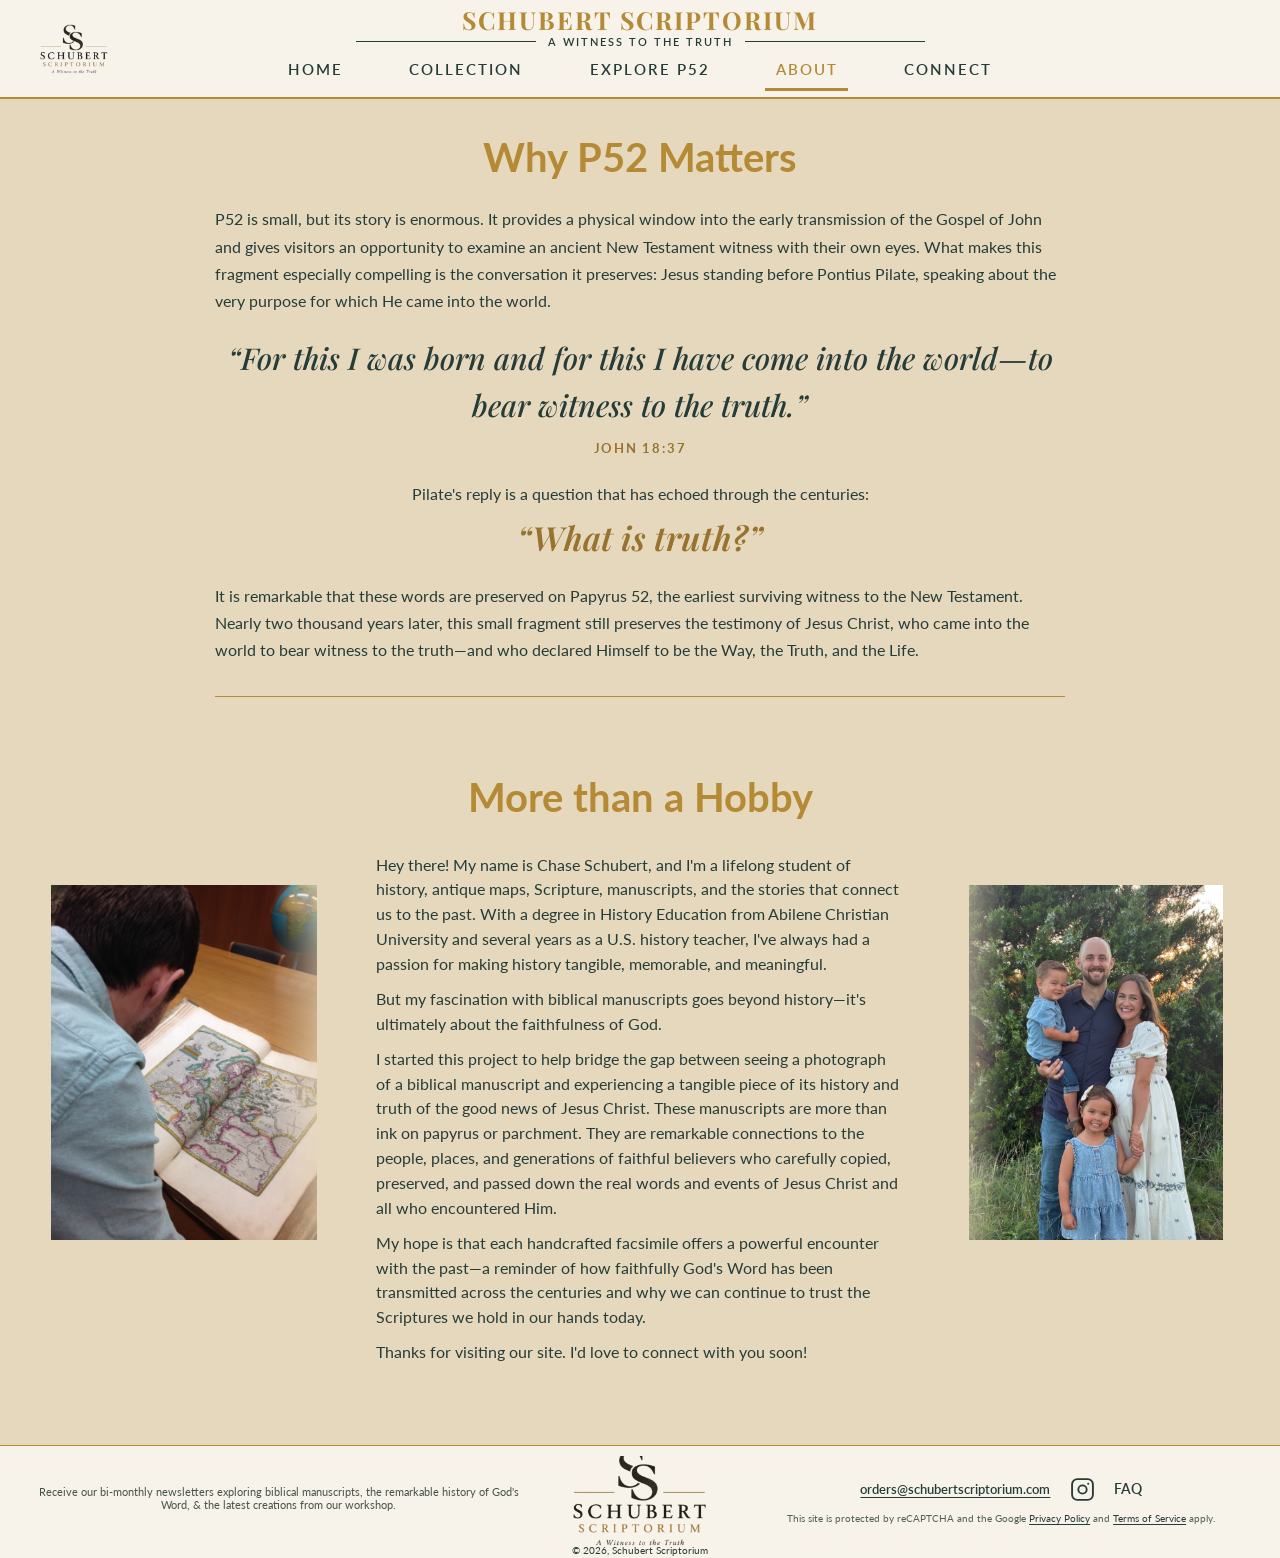
==== commit 8fd04c36: "Move copyright beneath footer links and leave logo alone" ====
--- a/about.html
+++ b/about.html
@@ -459,12 +459,13 @@
       <div class="ctct-inline-form" data-form-id="32b54621-76e0-47b9-956b-01b67dd0ba63"></div>
       
     </div>
-    <div class="footer-brand"><img class="footer-logo" src="Schubert_Scriptorium_Instagram_Profile_2400.png" alt="Schubert Scriptorium — A Witness to the Truth"><p class="footer-copyright">© 2026, Schubert Scriptorium</p></div>
+    <div class="footer-brand"><img class="footer-logo" src="Schubert_Scriptorium_Instagram_Profile_2400.png" alt="Schubert Scriptorium — A Witness to the Truth"></div>
     <div class="footer-links">
       <a class="footer-email" href="mailto:orders@schubertscriptorium.com">orders@schubertscriptorium.com</a>
       <a class="footer-instagram" href="https://www.instagram.com/schubertscriptorium/" target="_blank" rel="noopener noreferrer" aria-label="Schubert Scriptorium on Instagram"><svg xmlns="http://www.w3.org/2000/svg" width="25" height="25" viewBox="0 0 24 24" fill="none" stroke="currentColor" stroke-width="1.8" stroke-linecap="round" stroke-linejoin="round" aria-hidden="true"><rect x="2" y="2" width="20" height="20" rx="5"/><circle cx="12" cy="12" r="4"/><circle cx="17.5" cy="6.5" r="1" fill="currentColor" stroke="none"/></svg></a>
       <a class="footer-faq-link" href="faq.html">FAQ</a>
-    <div class="footer-recaptcha-row"><p class="footer-recaptcha-notice">This site is protected by reCAPTCHA and the Google <a href="https://policies.google.com/privacy" target="_blank" rel="noopener noreferrer">Privacy Policy</a> and <a href="https://policies.google.com/terms" target="_blank" rel="noopener noreferrer">Terms of Service</a> apply.</p></div>
+    <div class="footer-recaptcha-row"><p class="footer-recaptcha-notice">This site is protected by reCAPTCHA and the Google <a href="https://policies.google.com/privacy" target="_blank" rel="noopener noreferrer">Privacy Policy</a> and <a href="https://policies.google.com/terms" target="_blank" rel="noopener noreferrer">Terms of Service</a> apply.</p><p class="footer-copyright">© 2026, Schubert Scriptorium</p>
+    </div>
     </div>
   </div>
 </footer>
--- a/style.css
+++ b/style.css
@@ -761,3 +761,13 @@
  footer.site-footer .footer-recaptcha-row { text-align:center; }
  footer.site-footer .footer-links { row-gap:7px; }
 }
+
+/* Copyright centered beneath the footer logo within its existing 91px height. */
+footer.site-footer .footer-brand { position:relative; }
+footer.site-footer .footer-logo { transform:translateY(-53px); }
+footer.site-footer .footer-copyright {
+ position:absolute; left:50%; bottom:2px; transform:translateX(-50%);
+ width:max-content; max-width:100%; margin:0;
+ font:400 10px/1.2 'Lato',sans-serif; color:#263C38;
+ text-align:center; white-space:nowrap;
+}
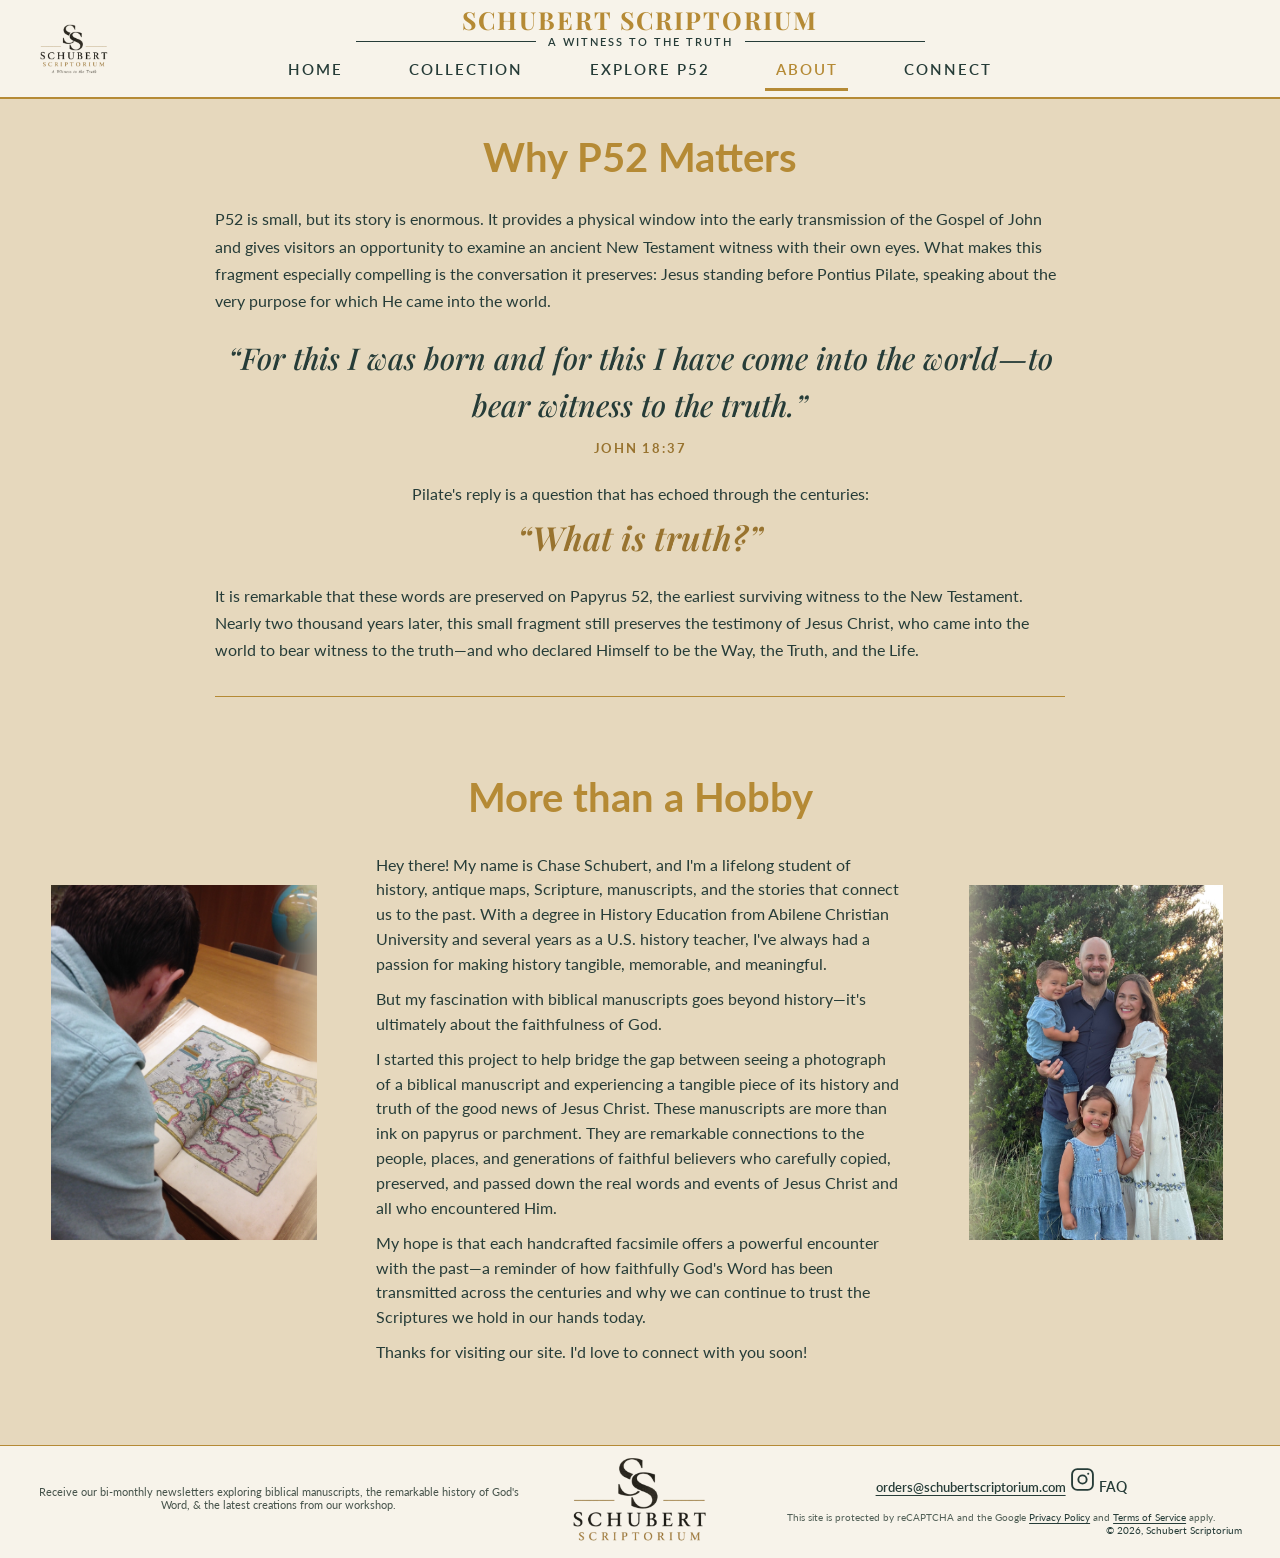
==== commit 144d72a7: "Group footer links for evenly spaced centered footer rows" ====
--- a/about.html
+++ b/about.html
@@ -461,10 +461,12 @@
     </div>
     <div class="footer-brand"><img class="footer-logo" src="Schubert_Scriptorium_Instagram_Profile_2400.png" alt="Schubert Scriptorium — A Witness to the Truth"></div>
     <div class="footer-links">
+      <div class="footer-links-primary">
       <a class="footer-email" href="mailto:orders@schubertscriptorium.com">orders@schubertscriptorium.com</a>
       <a class="footer-instagram" href="https://www.instagram.com/schubertscriptorium/" target="_blank" rel="noopener noreferrer" aria-label="Schubert Scriptorium on Instagram"><svg xmlns="http://www.w3.org/2000/svg" width="25" height="25" viewBox="0 0 24 24" fill="none" stroke="currentColor" stroke-width="1.8" stroke-linecap="round" stroke-linejoin="round" aria-hidden="true"><rect x="2" y="2" width="20" height="20" rx="5"/><circle cx="12" cy="12" r="4"/><circle cx="17.5" cy="6.5" r="1" fill="currentColor" stroke="none"/></svg></a>
       <a class="footer-faq-link" href="faq.html">FAQ</a>
-    <div class="footer-recaptcha-row"><p class="footer-recaptcha-notice">This site is protected by reCAPTCHA and the Google <a href="https://policies.google.com/privacy" target="_blank" rel="noopener noreferrer">Privacy Policy</a> and <a href="https://policies.google.com/terms" target="_blank" rel="noopener noreferrer">Terms of Service</a> apply.</p><p class="footer-copyright">© 2026, Schubert Scriptorium</p>
+          </div>
+      <div class="footer-recaptcha-row"><p class="footer-recaptcha-notice">This site is protected by reCAPTCHA and the Google <a href="https://policies.google.com/privacy" target="_blank" rel="noopener noreferrer">Privacy Policy</a> and <a href="https://policies.google.com/terms" target="_blank" rel="noopener noreferrer">Terms of Service</a> apply.</p><p class="footer-copyright">© 2026, Schubert Scriptorium</p>
     </div>
     </div>
   </div>
--- a/style.css
+++ b/style.css
@@ -771,3 +771,15 @@
  font:400 10px/1.2 'Lato',sans-serif; color:#263C38;
  text-align:center; white-space:nowrap;
 }
+
+/* Footer correction: logo stands alone; copyright is in right-side link column. */
+footer.site-footer .footer-logo { transform:translateY(-45px); }
+footer.site-footer .footer-copyright {
+ position:static; left:auto; bottom:auto; transform:none;
+ flex:0 0 100%; width:100%; max-width:none;
+ margin:0; text-align:right; white-space:normal;
+ font:400 10px/1.2 'Lato',sans-serif; color:#263C38;
+}
+@media(max-width:1050px) {
+ footer.site-footer .footer-copyright { text-align:center; }
+}
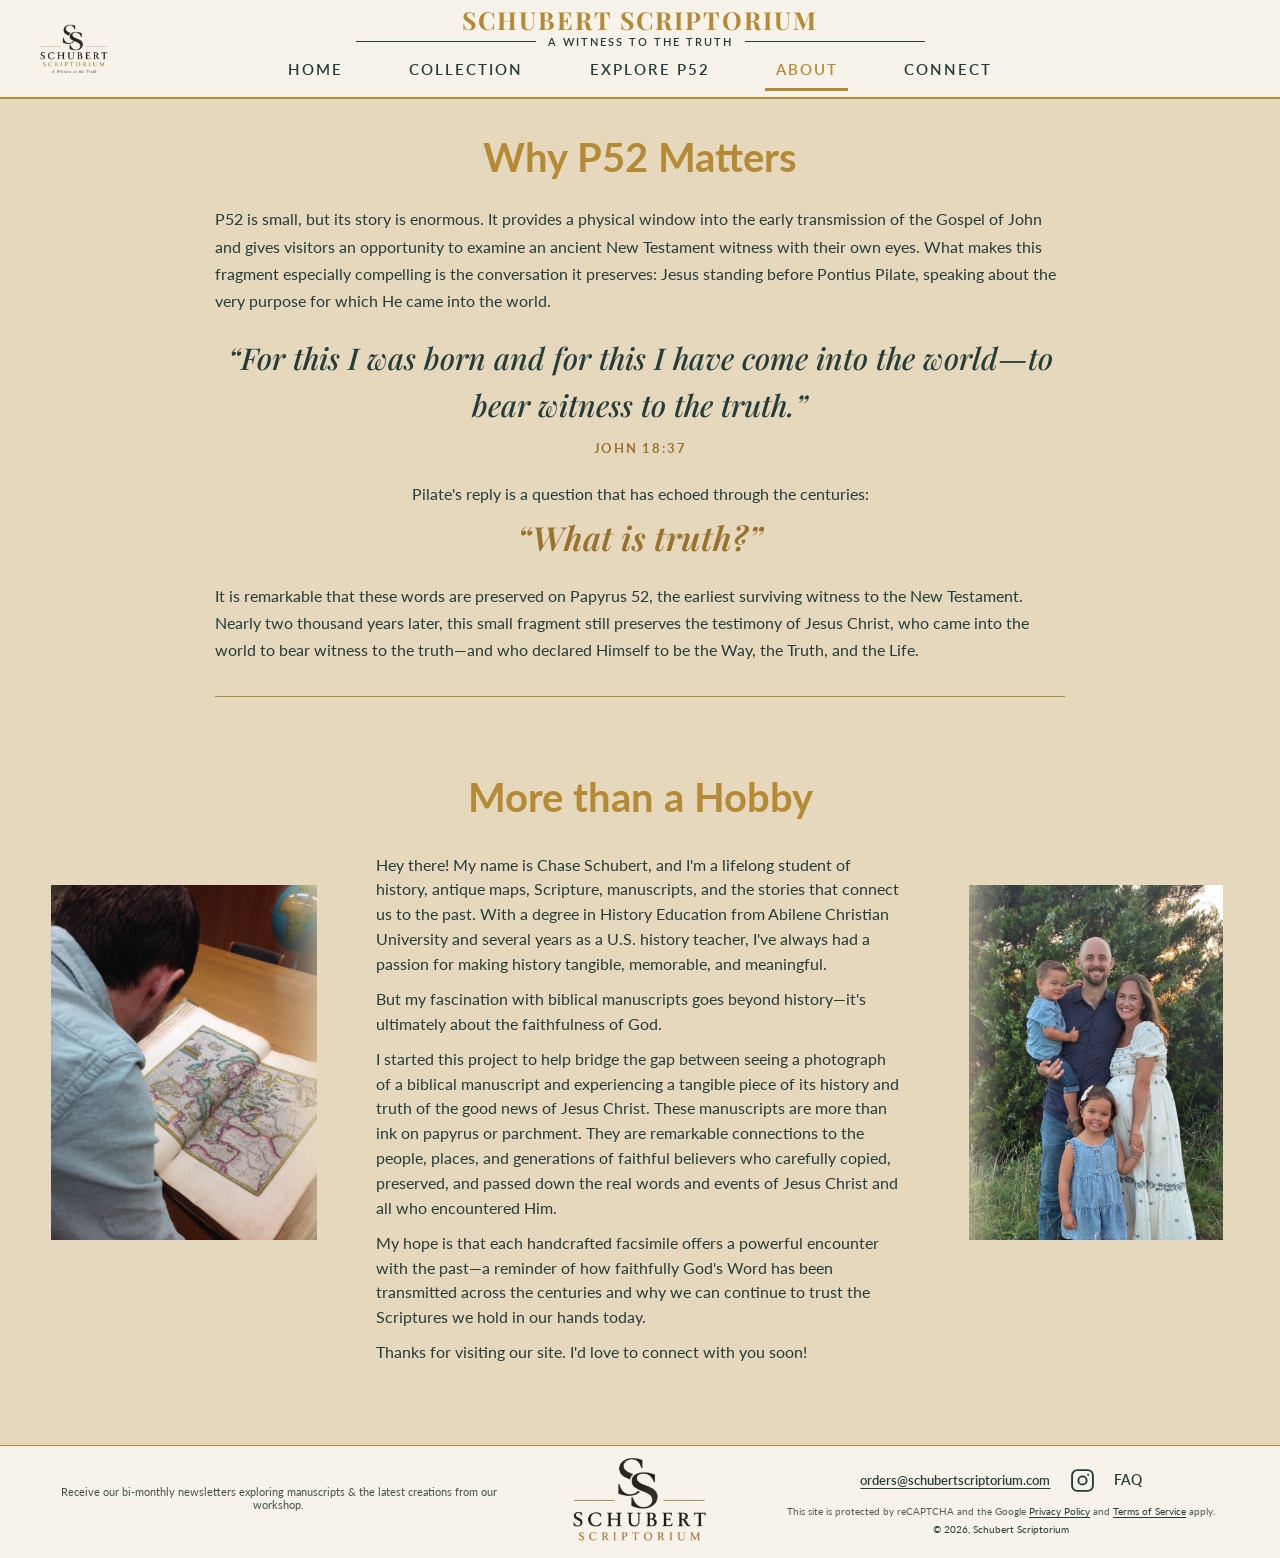
==== commit cb0f5697: "Shorten footer newsletter introduction" ====
--- a/about.html
+++ b/about.html
@@ -454,7 +454,7 @@
   <div class="footer-inner">
     <div class="footer-subscribe" aria-label="Monthly newsletter signup">
       
-      <p>Receive our bi-monthly newsletters exploring biblical manuscripts, the remarkable history of God's Word, &amp; the latest creations from our workshop.</p>
+      <p>Receive our bi-monthly newsletters exploring manuscripts &amp; the latest creations from our workshop.</p>
       <!-- Constant Contact renders the email field and JOIN THE SCRIPTORIUM button. -->
       <div class="ctct-inline-form" data-form-id="32b54621-76e0-47b9-956b-01b67dd0ba63"></div>
       
--- a/style.css
+++ b/style.css
@@ -783,3 +783,46 @@
 @media(max-width:1050px) {
  footer.site-footer .footer-copyright { text-align:center; }
 }
+
+/* Three centered, evenly spaced rows in the right-hand footer column. */
+footer.site-footer .footer-links {
+ display:flex;
+ flex-direction:column;
+ flex-wrap:nowrap;
+ align-items:stretch;
+ justify-content:center;
+ gap:7px;
+ min-width:0;
+ padding:0;
+}
+footer.site-footer .footer-links-primary {
+ display:flex;
+ align-items:center;
+ justify-content:center;
+ flex-wrap:wrap;
+ gap:clamp(12px,1.5vw,24px);
+ width:100%;
+ min-width:0;
+}
+footer.site-footer .footer-recaptcha-row,
+footer.site-footer .footer-copyright {
+ display:block;
+ flex:none;
+ width:100%;
+ min-width:0;
+ max-width:100%;
+ text-align:center;
+ margin:0;
+}
+footer.site-footer .footer-recaptcha-notice {
+ margin:0;
+ font:400 9px/1.3 'Lato',sans-serif;
+ overflow-wrap:normal;
+}
+@media(max-width:1050px) {
+ footer.site-footer .footer-links {gap:7px;padding-bottom:.3rem;}
+ footer.site-footer .footer-links-primary {gap:clamp(12px,3vw,24px);}
+}
+
+/* Slightly separate copyright from the reCAPTCHA line. */
+footer.site-footer .footer-copyright { margin-top:5px; }
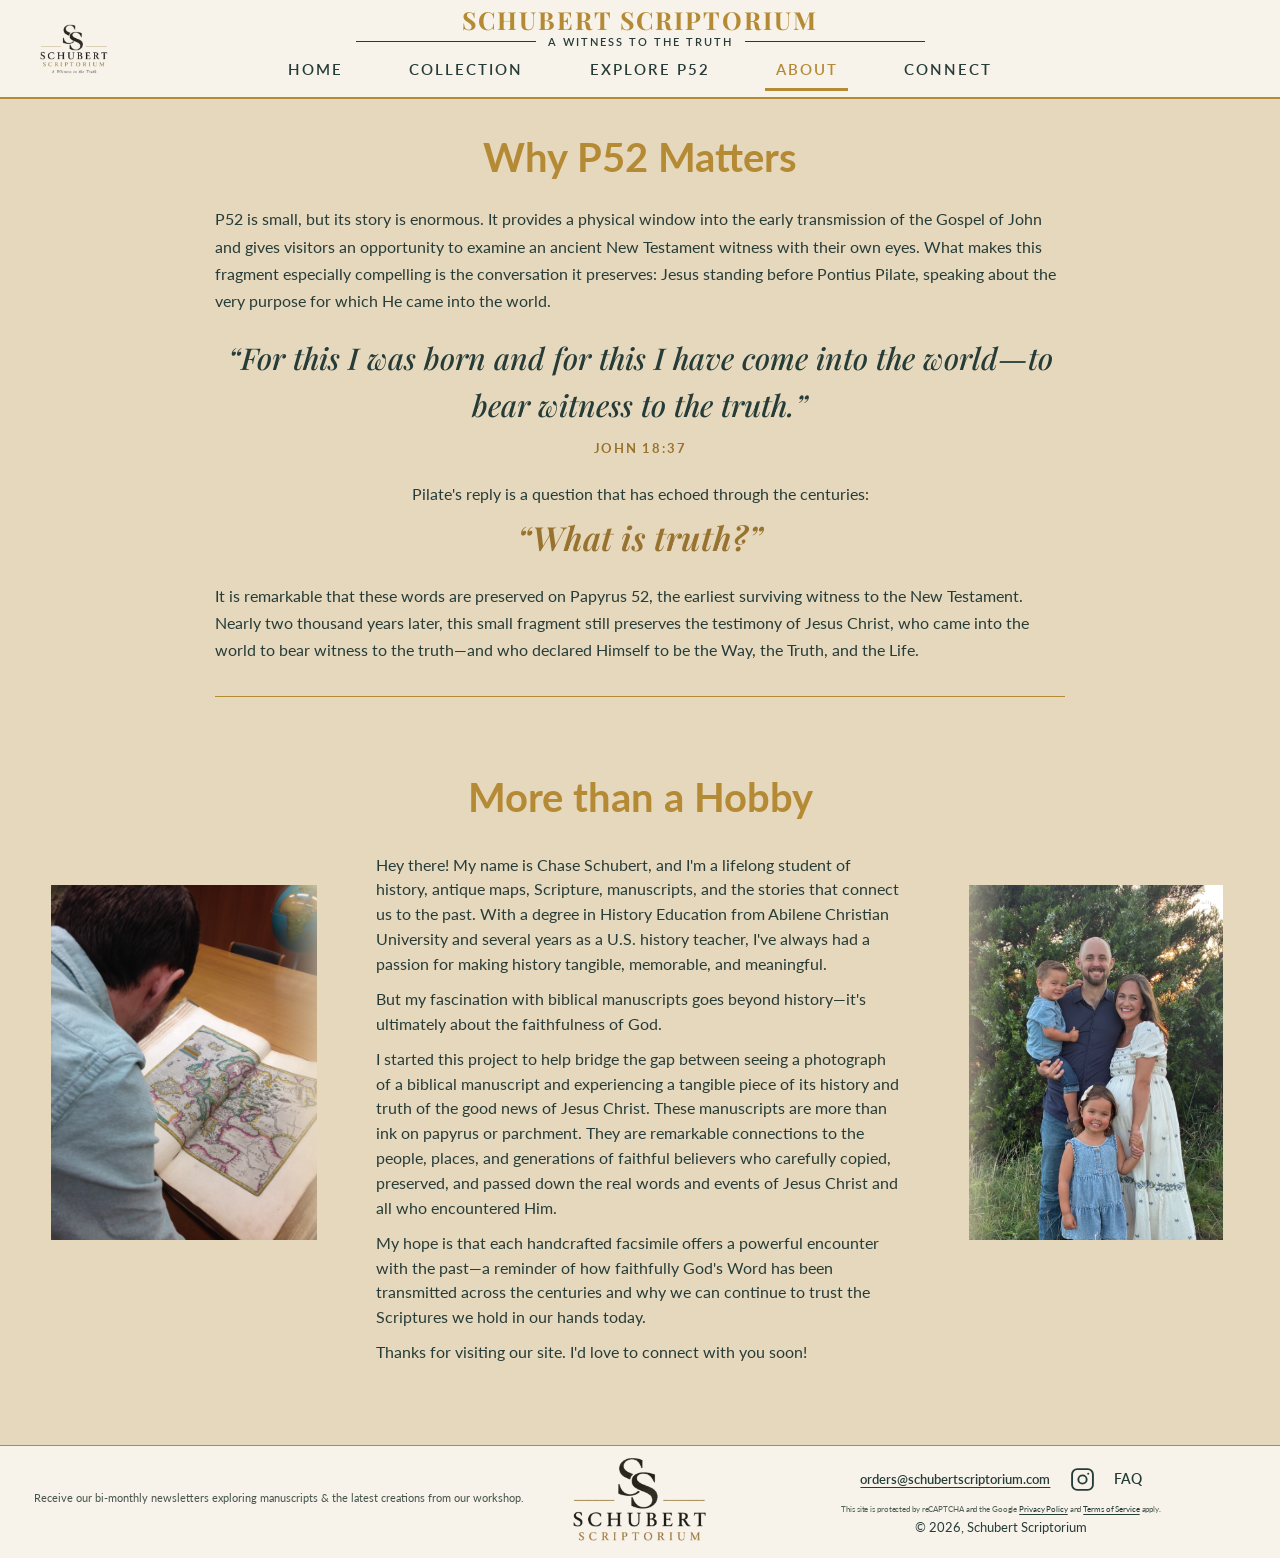
==== commit e964a63b: "Optimize About page SEO title and description" ====
--- a/about.html
+++ b/about.html
@@ -3,7 +3,8 @@
 <head>
     <meta charset="UTF-8">
     <meta name="viewport" content="width=device-width, initial-scale=1.0">
-    <title>About | Schubert Scriptorium</title>
+    <title>About Schubert Scriptorium | Biblical Manuscript Facsimiles</title>
+    <meta name="description" content="Discover the story behind Schubert Scriptorium, creating handcrafted Papyrus 52 (P52) facsimiles and custom biblical manuscript replicas inspired by Scripture.">
     <link rel="stylesheet" href="style.css">
 
     <style>
--- a/style.css
+++ b/style.css
@@ -826,3 +826,33 @@
 
 /* Slightly separate copyright from the reCAPTCHA line. */
 footer.site-footer .footer-copyright { margin-top:5px; }
+
+/* Keep the shorter newsletter invitation on one line on desktop. */
+@media(min-width:1051px) {
+ footer.site-footer .footer-subscribe > p:first-of-type {
+  white-space:nowrap;
+  width:max-content;
+  max-width:none;
+  position:relative;
+  left:50%;
+  transform:translateX(-50%);
+  text-align:center;
+ }
+ footer.site-footer .footer-recaptcha-notice {
+  font-size:8px;
+  letter-spacing:-.1px;
+ }
+}
+
+/* Keep the entire reCAPTCHA disclosure, including linked words, uniform in size. */
+footer.site-footer .footer-recaptcha-notice,
+footer.site-footer .footer-recaptcha-notice a {
+ font-family:'Lato',sans-serif !important;
+ font-size:8px !important;
+ font-weight:400 !important;
+ line-height:1.3 !important;
+ letter-spacing:-.1px !important;
+}
+
+/* Slightly larger copyright text across all footer pages. */
+footer.site-footer .footer-copyright { font-size:13px; }
--- a/footer-subscribe.css
+++ b/footer-subscribe.css
@@ -30,3 +30,13 @@
 .grecaptcha-badge{visibility:hidden!important;}
 footer.site-footer .footer-recaptcha-notice{font:10px/1.3 'Lato',sans-serif;color:#526057;text-align:center;margin:5px auto 0;max-width:500px;}
 footer.site-footer .footer-recaptcha-notice a{color:#263C38;text-decoration:underline;text-underline-offset:2px;}
+
+/* Ensure reCAPTCHA legal links match the surrounding disclosure on every page. */
+footer.site-footer .footer-recaptcha-notice,
+footer.site-footer .footer-recaptcha-notice a {
+ font-family:'Lato',sans-serif !important;
+ font-size:8px !important;
+ font-weight:400 !important;
+ line-height:1.3 !important;
+ letter-spacing:-.1px !important;
+}
